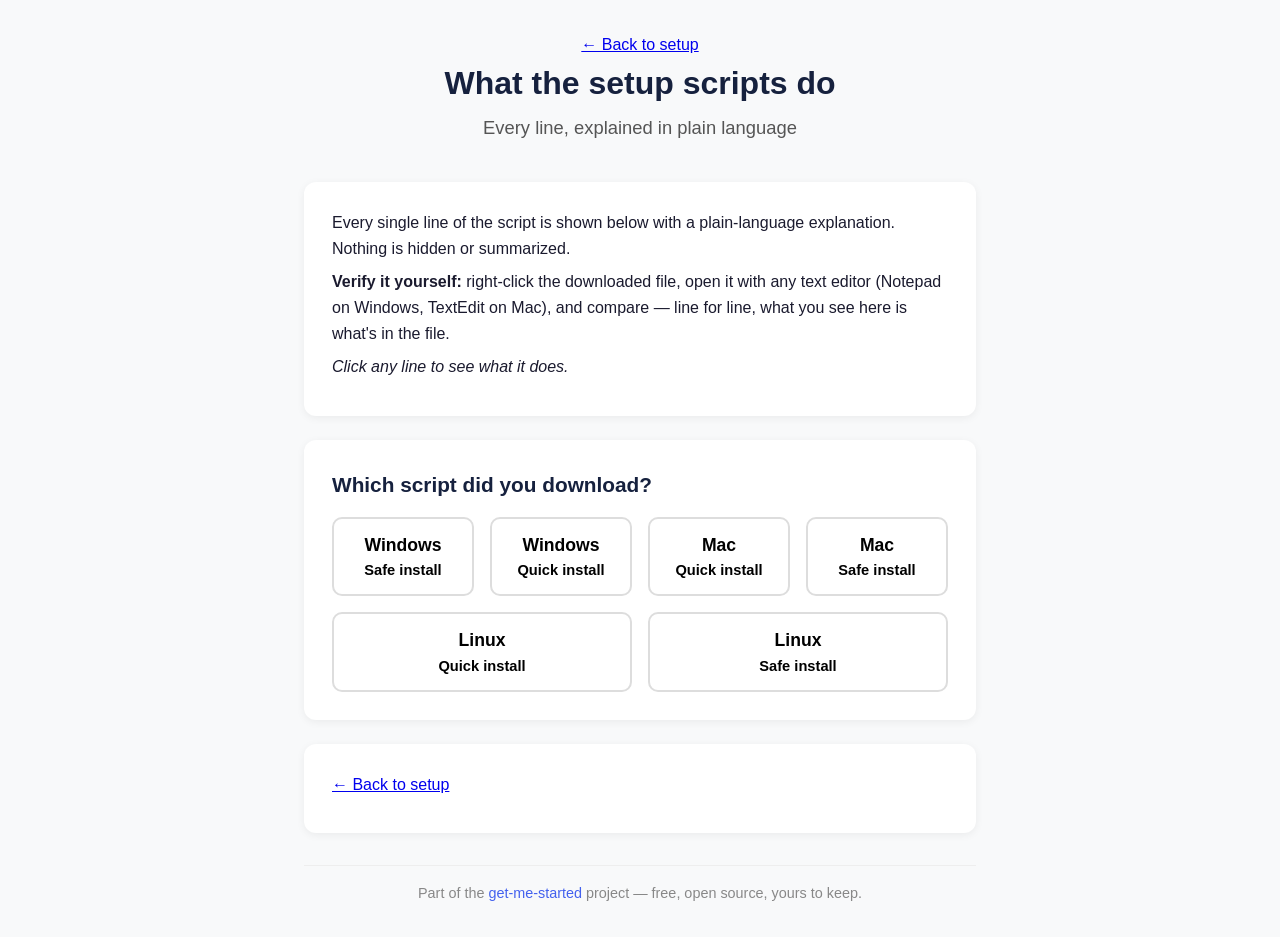
==== docs/explained.html @ 124e2497 "Remove SSH keygen from Docker scripts, add Mac/Linux Docker explainers Docker scripts (mac-docker, l" ====
<!DOCTYPE html>
<html lang="en">
<head>
  <meta charset="UTF-8">
  <meta name="viewport" content="width=device-width, initial-scale=1.0">
  <title>What the setup scripts do — Get Me Started</title>
  <link rel="icon" href="favicon.svg" type="image/svg+xml">
  <link rel="stylesheet" href="style.css">
  <link rel="stylesheet" href="code-viewer.css">
</head>
<body>
  <header>
    <p><a href="index.html">&larr; Back to setup</a></p>
    <h1>What the setup scripts do</h1>
    <p class="subtitle">Every line, explained in plain language</p>
  </header>

  <main>
    <section class="step">
      <p>Every single line of the script is shown below with a plain-language explanation. Nothing is hidden or summarized.</p>
      <p><strong>Verify it yourself:</strong> right-click the downloaded file, open it with any text editor (Notepad on Windows, TextEdit on Mac), and compare — line for line, what you see here is what's in the file.</p>
      <p><em>Click any line to see what it does.</em></p>
    </section>

    <section class="step">
      <h2>Which script did you download?</h2>
      <div class="os-buttons">
        <button class="os-btn" onclick="showExplain('win-safe')">Windows<br><small>Safe install</small></button>
        <button class="os-btn" onclick="showExplain('win-quick')">Windows<br><small>Quick install</small></button>
        <button class="os-btn" onclick="showExplain('mac')">Mac<br><small>Quick install</small></button>
        <button class="os-btn" onclick="showExplain('mac-docker')">Mac<br><small>Safe install</small></button>
        <button class="os-btn" onclick="showExplain('linux')">Linux<br><small>Quick install</small></button>
        <button class="os-btn" onclick="showExplain('linux-docker')">Linux<br><small>Safe install</small></button>
      </div>
    </section>

    <!-- ===================== WINDOWS SAFE ===================== -->
    <section id="explain-win-safe" class="step explanation-section hidden">
      <h2>setup-windows.ps1 — Safe install</h2>
      <div class="code-viewer">
        <div class="code-viewer-header">setup-windows.ps1 — 136 lines</div>
        <div class="code-viewer-body">
          <div class="cv-section">Header comments (lines 1-12)</div>
          <div class="cv-line" data-tip="Lines starting with # are comments. They're notes for humans — your computer ignores them completely. These explain what the script does before it does anything.">
            <span class="cv-ln">1</span><span class="cv-code"><span class="cmt"># get-me-started: Windows setup helper (Safe install)</span></span><span class="cv-hint-icon">?</span>
            <div class="cv-explain"></div>
          </div>
          <div class="cv-line" data-tip="More comments explaining what the 3 steps are: install Docker, download agent-sandbox, create a folder. Nothing runs yet — these are just notes.">
            <span class="cv-ln">2-12</span><span class="cv-code"><span class="cmt"># This script does 3 things:
#   1. Installs Docker Desktop ...
#   2. Downloads agent-sandbox.exe ...
#   3. Creates a Projects folder ...
# HOW TO RUN: Right-click this file > "Run with PowerShell"</span></span><span class="cv-hint-icon">?</span>
            <div class="cv-explain"></div>
          </div>

          <div class="cv-section">Allow this script to run (line 17)</div>
          <div class="cv-line" data-tip="PowerShell blocks scripts by default as a safety measure. This tells PowerShell: 'allow THIS script to run, just this one time, just in this window.' It doesn't change any system settings permanently.">
            <span class="cv-ln">17</span><span class="cv-code"><span class="cmd">Set-ExecutionPolicy</span> -Scope Process -ExecutionPolicy Bypass -Force</span><span class="cv-hint-icon">?</span>
            <div class="cv-explain"></div>
          </div>

          <div class="cv-section">Welcome message (lines 19-31)</div>
          <div class="cv-line" data-tip="Write-Host prints text on your screen. These lines display the welcome banner and explain what's about to happen. -ForegroundColor changes the text color (Cyan = light blue, Yellow = warning color). This is just informational — nothing is installed yet.">
            <span class="cv-ln">19-31</span><span class="cv-code"><span class="cmd">Write-Host</span> <span class="str">"========================================"</span> -ForegroundColor Cyan
<span class="cmd">Write-Host</span> <span class="str">"  Get Me Started - Windows Safe Setup"</span> -ForegroundColor Cyan
<span class="cmd">Write-Host</span> <span class="str">"This sets up an isolated coding environment..."</span>
<span class="cmd">Write-Host</span> <span class="str">"Note: Windows may ask 'Do you want to allow...'"</span> -ForegroundColor Yellow</span><span class="cv-hint-icon">?</span>
            <div class="cv-explain"></div>
          </div>

          <div class="cv-section">Check for winget (lines 33-46)</div>
          <div class="cv-line" data-tip="Checks if 'winget' is available on your computer. winget is Windows' built-in app installer — like an app store from the command line. It comes pre-installed on Windows 10 (version 1809+) and Windows 11. If it's missing, your Windows may need an update.">
            <span class="cv-ln">37</span><span class="cv-code">$hasWinget = <span class="cmd">Get-Command</span> winget -ErrorAction SilentlyContinue</span><span class="cv-hint-icon">?</span>
            <div class="cv-explain"></div>
          </div>
          <div class="cv-line" data-tip="If winget wasn't found, show an error message and stop. The script can't install anything without winget. 'exit 1' means 'stop the script because something went wrong.'">
            <span class="cv-ln">38-46</span><span class="cv-code"><span class="kw">if</span> (-not $hasWinget) {
    <span class="cmd">Write-Host</span> <span class="str">"[!] winget not found."</span> -ForegroundColor Red
    <span class="cmd">Write-Host</span> <span class="str">"Please update Windows or install 'App Installer'..."</span>
    <span class="kw">exit</span> 1
}</span><span class="cv-hint-icon">?</span>
            <div class="cv-explain"></div>
          </div>

          <div class="cv-section">Step 1: Install Docker Desktop (lines 48-69)</div>
          <div class="cv-line" data-tip="Checks if Docker is already installed by looking for the 'docker' command. If it exists, it shows the version and skips to the next step. Nothing gets reinstalled.">
            <span class="cv-ln">55</span><span class="cv-code">$hasDocker = <span class="cmd">Get-Command</span> docker -ErrorAction SilentlyContinue</span><span class="cv-hint-icon">?</span>
            <div class="cv-explain"></div>
          </div>
          <div class="cv-line" data-tip="If Docker isn't installed, this line installs it using winget. Docker Desktop creates isolated 'containers' — like a mini computer inside your computer. Your AI coding tool runs inside one. --accept-source-agreements and --accept-package-agreements skip the 'do you agree?' prompts so you don't have to click through them. This is the biggest download (~500 MB).">
            <span class="cv-ln">62</span><span class="cv-code">    <span class="cmd">winget install</span> --id Docker.DockerDesktop --accept-source-agreements --accept-package-agreements</span><span class="cv-hint-icon">?</span>
            <div class="cv-explain"></div>
          </div>
          <div class="cv-line" data-tip="After installing Docker, these lines warn you that a restart might be needed. Docker needs a one-time restart to fully activate. If you re-run this script after restarting, it will skip Docker (already installed) and continue with the next step.">
            <span class="cv-ln">65-67</span><span class="cv-code">    <span class="cmd">Write-Host</span> <span class="str">"IMPORTANT: You may need to restart..."</span> -ForegroundColor Yellow
    <span class="cmd">Write-Host</span> <span class="str">"After restarting, run this script again..."</span> -ForegroundColor Yellow</span><span class="cv-hint-icon">?</span>
            <div class="cv-explain"></div>
          </div>

          <div class="cv-section">Step 2: Download agent-sandbox (lines 71-93)</div>
          <div class="cv-line" data-tip="Sets the download destination to your Downloads folder. $env:USERPROFILE is your home folder (like C:\\Users\\YourName). So this file ends up at C:\\Users\\YourName\\Downloads\\agent-sandbox.exe.">
            <span class="cv-ln">78</span><span class="cv-code">$sandboxExe = <span class="str">"$env:USERPROFILE\Downloads\agent-sandbox.exe"</span></span><span class="cv-hint-icon">?</span>
            <div class="cv-explain"></div>
          </div>
          <div class="cv-line" data-tip="Checks if agent-sandbox.exe was already downloaded. If the file exists, it skips the download.">
            <span class="cv-ln">79</span><span class="cv-code"><span class="kw">if</span> (Test-Path $sandboxExe) {</span><span class="cv-hint-icon">?</span>
            <div class="cv-explain"></div>
          </div>
          <div class="cv-line" data-tip="Downloads agent-sandbox.exe from GitHub. GitHub is where developers share open-source code. This downloads the latest version of the app. Invoke-WebRequest is PowerShell's way of downloading a file from the internet — similar to clicking a download link in your browser.">
            <span class="cv-ln">85</span><span class="cv-code">    <span class="cmd">Invoke-WebRequest</span> -Uri $downloadUrl -OutFile $sandboxExe -UseBasicParsing</span><span class="cv-hint-icon">?</span>
            <div class="cv-explain"></div>
          </div>
          <div class="cv-line" data-tip="If the download fails (bad internet, server down, etc.), these lines show an error and give you the URL to download manually in your browser. The script continues — this isn't a fatal error.">
            <span class="cv-ln">87-91</span><span class="cv-code">    <span class="kw">catch</span> {
        <span class="cmd">Write-Host</span> <span class="str">"Download failed. You can download it manually..."</span>
    }</span><span class="cv-hint-icon">?</span>
            <div class="cv-explain"></div>
          </div>

          <div class="cv-section">Step 3: Create Projects folder (lines 95-106)</div>
          <div class="cv-line" data-tip="Checks if C:\\Projects already exists. If it does, nothing happens — the script just tells you it's there.">
            <span class="cv-ln">100</span><span class="cv-code"><span class="kw">if</span> (Test-Path $projectsPath) {</span><span class="cv-hint-icon">?</span>
            <div class="cv-explain"></div>
          </div>
          <div class="cv-line" data-tip="Creates the folder C:\\Projects. This is just a regular folder — you can see it in File Explorer. It's where your website files will live. '| Out-Null' just hides the confirmation message that PowerShell normally prints.">
            <span class="cv-ln">103</span><span class="cv-code">    <span class="cmd">New-Item</span> -ItemType Directory -Path $projectsPath | Out-Null</span><span class="cv-hint-icon">?</span>
            <div class="cv-explain"></div>
          </div>

          <div class="cv-section">Done + next steps (lines 108-136)</div>
          <div class="cv-line" data-tip="Checks one more time if Docker is available. If it still isn't (because a restart is needed), it reminds you to restart. If it is, this check passes silently.">
            <span class="cv-ln">115-120</span><span class="cv-code">$hasDockerNow = <span class="cmd">Get-Command</span> docker -ErrorAction SilentlyContinue
<span class="kw">if</span> (-not $hasDockerNow) {
    <span class="cmd">Write-Host</span> <span class="str">"NOTE: You may need to RESTART..."</span> -ForegroundColor Yellow
}</span><span class="cv-hint-icon">?</span>
            <div class="cv-explain"></div>
          </div>
          <div class="cv-line" data-tip="Shows you the next steps: open agent-sandbox.exe, pick a template, and start building. Then waits for you to press Enter before closing the window.">
            <span class="cv-ln">122-135</span><span class="cv-code"><span class="cmd">Write-Host</span> <span class="str">"Next steps:"</span> -ForegroundColor Cyan
<span class="cmd">Write-Host</span> <span class="str">"  1. Open agent-sandbox.exe from your Downloads folder"</span>
<span class="cmd">Write-Host</span> <span class="str">"  2. Pick a template and choose C:\Projects as your folder"</span>
<span class="cmd">Write-Host</span> <span class="str">"  3. The AI coding tool opens automatically"</span>
<span class="cmd">Read-Host</span></span><span class="cv-hint-icon">?</span>
            <div class="cv-explain"></div>
          </div>
        </div>
      </div>
    </section>

    <!-- ===================== WINDOWS QUICK ===================== -->
    <section id="explain-win-quick" class="step explanation-section hidden">
      <h2>setup-windows-direct.ps1 — Quick install</h2>
      <div class="code-viewer">
        <div class="code-viewer-header">setup-windows-direct.ps1 — 91 lines</div>
        <div class="code-viewer-body">
          <div class="cv-section">Header + allow script to run (lines 1-11)</div>
          <div class="cv-line" data-tip="Comments (lines starting with #) are notes for humans — your computer ignores them. They explain this is the quick install that puts Node.js and OpenCode directly on your computer.">
            <span class="cv-ln">1-8</span><span class="cv-code"><span class="cmt"># get-me-started: Windows direct setup helper (Quick install)
# This script installs Node.js and OpenCode directly on your computer.
# HOW TO RUN: Right-click this file > "Run with PowerShell"</span></span><span class="cv-hint-icon">?</span>
            <div class="cv-explain"></div>
          </div>
          <div class="cv-line" data-tip="Allows this script to run in the current PowerShell window. PowerShell blocks scripts by default for safety. This only affects this one window, this one time.">
            <span class="cv-ln">11</span><span class="cv-code"><span class="cmd">Set-ExecutionPolicy</span> -Scope Process -ExecutionPolicy Bypass -Force</span><span class="cv-hint-icon">?</span>
            <div class="cv-explain"></div>
          </div>

          <div class="cv-section">Welcome message (lines 13-24)</div>
          <div class="cv-line" data-tip="Write-Host prints text on your screen. These lines show the title banner and explain that Windows may ask permission. -ForegroundColor sets the text color. Nothing is installed yet — this is just information.">
            <span class="cv-ln">13-24</span><span class="cv-code"><span class="cmd">Write-Host</span> <span class="str">"  Get Me Started - Windows Quick Setup"</span> -ForegroundColor Cyan
<span class="cmd">Write-Host</span> <span class="str">"This will install Node.js and OpenCode..."</span>
<span class="cmd">Write-Host</span> <span class="str">"Note: Windows may ask 'Do you want to allow...'"</span> -ForegroundColor Yellow</span><span class="cv-hint-icon">?</span>
            <div class="cv-explain"></div>
          </div>

          <div class="cv-section">Check for winget (lines 26-36)</div>
          <div class="cv-line" data-tip="Checks if winget (Windows' built-in app installer) exists. If not, shows an error and stops. Without winget, we can't install anything.">
            <span class="cv-ln">27-36</span><span class="cv-code">$hasWinget = <span class="cmd">Get-Command</span> winget -ErrorAction SilentlyContinue
<span class="kw">if</span> (-not $hasWinget) { ... <span class="kw">exit</span> 1 }</span><span class="cv-hint-icon">?</span>
            <div class="cv-explain"></div>
          </div>

          <div class="cv-section">Step 1: Install Node.js (lines 38-51)</div>
          <div class="cv-line" data-tip="Checks if Node.js is already installed. If it is, shows the version and skips to the next step.">
            <span class="cv-ln">40</span><span class="cv-code">$hasNode = <span class="cmd">Get-Command</span> node -ErrorAction SilentlyContinue</span><span class="cv-hint-icon">?</span>
            <div class="cv-explain"></div>
          </div>
          <div class="cv-line" data-tip="Installs Node.js LTS (Long Term Support = the stable version) using winget. Node.js is the engine that runs website code on your computer. It's free, used by millions of developers (Netflix, Uber, NASA).">
            <span class="cv-ln">46</span><span class="cv-code">    <span class="cmd">winget install</span> --id OpenJS.NodeJS.LTS --accept-source-agreements --accept-package-agreements</span><span class="cv-hint-icon">?</span>
            <div class="cv-explain"></div>
          </div>
          <div class="cv-line" data-tip="After installing Node.js, this refreshes the list of available commands. Without this, PowerShell might not find 'node' or 'npm' until you close and reopen the window. This saves you that step.">
            <span class="cv-ln">48</span><span class="cv-code">    $env:Path = [System.Environment]::GetEnvironmentVariable(<span class="str">"Path"</span>,<span class="str">"Machine"</span>) + <span class="str">";"</span> + [System.Environment]::GetEnvironmentVariable(<span class="str">"Path"</span>,<span class="str">"User"</span>)</span><span class="cv-hint-icon">?</span>
            <div class="cv-explain"></div>
          </div>

          <div class="cv-section">Step 2: Install OpenCode (lines 53-65)</div>
          <div class="cv-line" data-tip="Checks if OpenCode is already installed. If it is, skips this step.">
            <span class="cv-ln">55</span><span class="cv-code">$hasOpenCode = <span class="cmd">Get-Command</span> opencode -ErrorAction SilentlyContinue</span><span class="cv-hint-icon">?</span>
            <div class="cv-explain"></div>
          </div>
          <div class="cv-line" data-tip="Installs OpenCode using npm (Node.js's package manager, which was just installed). '-g' means 'install it so it works from anywhere on the computer.' OpenCode is the free AI coding assistant — you describe what you want in plain words, it writes the code.">
            <span class="cv-ln">62</span><span class="cv-code">    <span class="cmd">npm install</span> -g opencode-ai</span><span class="cv-hint-icon">?</span>
            <div class="cv-explain"></div>
          </div>

          <div class="cv-section">Step 3: Create Projects folder (lines 67-76)</div>
          <div class="cv-line" data-tip="Creates C:\\Projects — a regular folder where your website files will live. You can see it in File Explorer. Skipped if it already exists.">
            <span class="cv-ln">73</span><span class="cv-code">    <span class="cmd">New-Item</span> -ItemType Directory -Path $projectsPath | Out-Null</span><span class="cv-hint-icon">?</span>
            <div class="cv-explain"></div>
          </div>

          <div class="cv-section">Done (lines 78-91)</div>
          <div class="cv-line" data-tip="Shows 'All done!' and tells you to go back to your AI chat. Read-Host waits for you to press Enter before closing the window so you can read the message.">
            <span class="cv-ln">78-90</span><span class="cv-code"><span class="cmd">Write-Host</span> <span class="str">"  All done!"</span> -ForegroundColor Green
<span class="cmd">Write-Host</span> <span class="str">"Go back to your AI chat and tell it:"</span>
<span class="cmd">Write-Host</span> <span class="str">'  "The setup is done. What do I do next?"'</span>
<span class="cmd">Read-Host</span></span><span class="cv-hint-icon">?</span>
            <div class="cv-explain"></div>
          </div>
        </div>
      </div>
    </section>

    <!-- ===================== MAC ===================== -->
    <section id="explain-mac" class="step explanation-section hidden">
      <h2>setup-mac.command — Quick install</h2>
      <div class="code-viewer">
        <div class="code-viewer-header">setup-mac.command — 111 lines</div>
        <div class="code-viewer-body">
          <div class="cv-section">Header (lines 1-7)</div>
          <div class="cv-line" data-tip="The first line (#!/bin/bash) tells your Mac to run this file using Bash — a program that executes commands. Lines starting with # are comments (notes for humans). They explain this is the Mac quick install.">
            <span class="cv-ln">1-7</span><span class="cv-code"><span class="cmt">#!/bin/bash
# get-me-started: Mac setup helper (Quick install)
# This script installs Node.js and OpenCode so you can build websites with AI.
# You can open this file in any text editor (like TextEdit) to read
# exactly what it does before running it.</span></span><span class="cv-hint-icon">?</span>
            <div class="cv-explain"></div>
          </div>

          <div class="cv-section">Setup (lines 9-15)</div>
          <div class="cv-line" data-tip="'set -e' tells the script to stop immediately if any command fails, instead of continuing. This prevents a broken install from going unnoticed.">
            <span class="cv-ln">9</span><span class="cv-code"><span class="cmd">set -e</span></span><span class="cv-hint-icon">?</span>
            <div class="cv-explain"></div>
          </div>
          <div class="cv-line" data-tip="These lines define color codes for the text you'll see. BOLD makes text stand out, GREEN means success, YELLOW means 'heads up', RED means error, NC means 'back to normal.' This is just visual styling — nothing is installed.">
            <span class="cv-ln">11-15</span><span class="cv-code">BOLD=<span class="str">'\033[1m'</span>
GREEN=<span class="str">'\033[0;32m'</span>
YELLOW=<span class="str">'\033[0;33m'</span>
RED=<span class="str">'\033[0;31m'</span>
NC=<span class="str">'\033[0m'</span> <span class="cmt"># No Color</span></span><span class="cv-hint-icon">?</span>
            <div class="cv-explain"></div>
          </div>

          <div class="cv-section">Welcome message (lines 17-29)</div>
          <div class="cv-line" data-tip="'echo' prints text on your screen. These lines show the title banner, time estimate, and a note about the password prompt. 'echo -e' enables the color codes defined above. Nothing is installed yet.">
            <span class="cv-ln">17-29</span><span class="cv-code"><span class="cmd">echo</span> -e <span class="str">"  Get Me Started — Mac Setup"</span>
<span class="cmd">echo</span> <span class="str">"This will install the tools you need..."</span>
<span class="cmd">echo</span> -e <span class="str">"Note: This script may ask for your password..."</span>
<span class="cmd">echo</span> <span class="str">"This is your computer's login password..."</span></span><span class="cv-hint-icon">?</span>
            <div class="cv-explain"></div>
          </div>

          <div class="cv-section">Step 1: Developer tools (lines 31-47)</div>
          <div class="cv-line" data-tip="Checks if Apple's developer tools are already installed. 'xcode-select -p' returns the path to the tools if they exist. '&>/dev/null' hides the output — we only care if the command succeeds or fails.">
            <span class="cv-ln">33</span><span class="cv-code"><span class="kw">if</span> xcode-select -p &amp;&gt;/dev/null; <span class="kw">then</span></span><span class="cv-hint-icon">?</span>
            <div class="cv-explain"></div>
          </div>
          <div class="cv-line" data-tip="If the tools aren't installed, this triggers Apple's own installer. A popup from Apple will appear on your screen asking you to install developer tools. This is from Apple, completely safe. The script then waits (checking every 5 seconds) until the installation is complete.">
            <span class="cv-ln">38</span><span class="cv-code">    <span class="cmd">xcode-select --install</span> 2&gt;/dev/null || true</span><span class="cv-hint-icon">?</span>
            <div class="cv-explain"></div>
          </div>
          <div class="cv-line" data-tip="'until' creates a loop that keeps checking if the tools are installed yet, waiting 5 seconds between checks. Once installed, the loop ends and the script continues.">
            <span class="cv-ln">42-44</span><span class="cv-code">    <span class="kw">until</span> xcode-select -p &amp;&gt;/dev/null; <span class="kw">do</span>
        sleep 5
    <span class="kw">done</span></span><span class="cv-hint-icon">?</span>
            <div class="cv-explain"></div>
          </div>

          <div class="cv-section">Step 2: Node.js (lines 49-71)</div>
          <div class="cv-line" data-tip="Checks if Node.js is already installed by looking for the 'node' command. 'command -v' returns the path to a program if it exists. If Node.js is found, shows its version and skips this step.">
            <span class="cv-ln">51</span><span class="cv-code"><span class="kw">if</span> command -v node &amp;&gt;/dev/null; <span class="kw">then</span></span><span class="cv-hint-icon">?</span>
            <div class="cv-explain"></div>
          </div>
          <div class="cv-line" data-tip="Checks if Homebrew (Mac's popular app manager) is installed. If yes, uses it to install Node.js.">
            <span class="cv-ln">56</span><span class="cv-code">    <span class="kw">if</span> command -v brew &amp;&gt;/dev/null; <span class="kw">then</span></span><span class="cv-hint-icon">?</span>
            <div class="cv-explain"></div>
          </div>
          <div class="cv-line" data-tip="Installs Node.js using Homebrew. Node.js is the engine that runs website code on your computer during development. It's free, used by millions of developers (Netflix, Uber, NASA all use it).">
            <span class="cv-ln">57</span><span class="cv-code">        <span class="cmd">brew install</span> node</span><span class="cv-hint-icon">?</span>
            <div class="cv-explain"></div>
          </div>
          <div class="cv-line" data-tip="If Homebrew isn't installed, this downloads and installs it first. Homebrew is the standard way to install developer tools on Mac — it's free, open source, and trusted by millions. 'curl' downloads the installer, and 'bash' runs it. This may ask for your password.">
            <span class="cv-ln">60</span><span class="cv-code">        /bin/bash -c <span class="str">"$(curl -fsSL https://raw.githubusercontent.com/Homebrew/install/HEAD/install.sh)"</span></span><span class="cv-hint-icon">?</span>
            <div class="cv-explain"></div>
          </div>
          <div class="cv-line" data-tip="After installing Homebrew, these lines make it available in this session. On newer Macs (M1/M2/M3/M4), Homebrew lives in /opt/homebrew. On older Intel Macs, it's in /usr/local. 'eval' runs the setup command that Homebrew needs.">
            <span class="cv-ln">62-66</span><span class="cv-code">        <span class="kw">if</span> [ -f /opt/homebrew/bin/brew ]; <span class="kw">then</span>
            <span class="cmd">eval</span> <span class="str">"$(/opt/homebrew/bin/brew shellenv)"</span>
        <span class="kw">elif</span> [ -f /usr/local/bin/brew ]; <span class="kw">then</span>
            <span class="cmd">eval</span> <span class="str">"$(/usr/local/bin/brew shellenv)"</span>
        <span class="kw">fi</span></span><span class="cv-hint-icon">?</span>
            <div class="cv-explain"></div>
          </div>

          <div class="cv-section">Step 3: OpenCode (lines 73-86)</div>
          <div class="cv-line" data-tip="Checks if OpenCode is already installed. If yes, skips this step.">
            <span class="cv-ln">75</span><span class="cv-code"><span class="kw">if</span> command -v opencode &amp;&gt;/dev/null; <span class="kw">then</span></span><span class="cv-hint-icon">?</span>
            <div class="cv-explain"></div>
          </div>
          <div class="cv-line" data-tip="Installs OpenCode using Homebrew. OpenCode is the free AI coding assistant — you describe what you want in plain words, and it writes the code for you. 'opencode-ai/tap/opencode' tells Homebrew where to find it (a 'tap' is like a custom app catalog).">
            <span class="cv-ln">80</span><span class="cv-code">        <span class="cmd">brew install</span> opencode-ai/tap/opencode</span><span class="cv-hint-icon">?</span>
            <div class="cv-explain"></div>
          </div>
          <div class="cv-line" data-tip="If Homebrew isn't available, downloads and installs OpenCode directly using curl instead. Same result, different method.">
            <span class="cv-ln">82</span><span class="cv-code">        <span class="cmd">curl -fsSL</span> <span class="str">https://raw.githubusercontent.com/opencode-ai/opencode/refs/heads/main/install</span> | bash</span><span class="cv-hint-icon">?</span>
            <div class="cv-explain"></div>
          </div>

          <div class="cv-section">Step 4: Projects folder (lines 88-96)</div>
          <div class="cv-line" data-tip="Checks if ~/Projects exists. The ~ symbol means your home folder (like /Users/YourName). If the folder already exists, it skips this step.">
            <span class="cv-ln">90</span><span class="cv-code"><span class="kw">if</span> [ -d <span class="str">"$HOME/Projects"</span> ]; <span class="kw">then</span></span><span class="cv-hint-icon">?</span>
            <div class="cv-explain"></div>
          </div>
          <div class="cv-line" data-tip="Creates the Projects folder. 'mkdir' means 'make directory' (directory = folder). '-p' means 'don't complain if it already exists.' This is where your website files will live. You can find it in Finder under your home folder.">
            <span class="cv-ln">93</span><span class="cv-code">    <span class="cmd">mkdir -p</span> <span class="str">"$HOME/Projects"</span></span><span class="cv-hint-icon">?</span>
            <div class="cv-explain"></div>
          </div>

          <div class="cv-section">Done (lines 98-111)</div>
          <div class="cv-line" data-tip="Shows 'All done!' and tells you how to continue — either go back to your AI chat, or open OpenCode directly by running the commands shown. 'read -p' waits for you to press Enter before closing.">
            <span class="cv-ln">98-110</span><span class="cv-code"><span class="cmd">echo</span> -e <span class="str">"  All done!"</span>
<span class="cmd">echo</span> <span class="str">"Go back to your AI chat and tell it:"</span>
<span class="cmd">echo</span> <span class="str">"  The setup is done. What do I do next?"</span>
<span class="cmd">echo</span> <span class="str">"Or open OpenCode directly:"</span>
<span class="cmd">echo</span> <span class="str">"  cd ~/Projects && mkdir my-website && cd my-website && opencode"</span>
<span class="cmd">read</span> -p <span class="str">"Press Enter to close..."</span></span><span class="cv-hint-icon">?</span>
            <div class="cv-explain"></div>
          </div>
        </div>
      </div>
    </section>

    <!-- ===================== LINUX ===================== -->
    <section id="explain-linux" class="step explanation-section hidden">
      <h2>setup-linux.sh — Quick install</h2>
      <div class="code-viewer">
        <div class="code-viewer-header">setup-linux.sh — 98 lines</div>
        <div class="code-viewer-body">
          <div class="cv-section">Header + setup (lines 1-15)</div>
          <div class="cv-line" data-tip="#!/bin/bash tells Linux to run this file using Bash (a command interpreter). Lines starting with # are comments — notes for humans, ignored by the computer.">
            <span class="cv-ln">1-7</span><span class="cv-code"><span class="cmt">#!/bin/bash
# get-me-started: Linux setup helper (Quick install)
# This script installs Node.js and OpenCode so you can build websites with AI.</span></span><span class="cv-hint-icon">?</span>
            <div class="cv-explain"></div>
          </div>
          <div class="cv-line" data-tip="'set -e' stops the script immediately if any command fails. Color codes (BOLD, GREEN, etc.) are for visual styling — making text colored so success shows green, warnings show yellow, etc.">
            <span class="cv-ln">9-15</span><span class="cv-code"><span class="cmd">set -e</span>
BOLD=<span class="str">'\033[1m'</span>  GREEN=<span class="str">'\033[0;32m'</span>  YELLOW=<span class="str">'\033[0;33m'</span>
RED=<span class="str">'\033[0;31m'</span>  NC=<span class="str">'\033[0m'</span></span><span class="cv-hint-icon">?</span>
            <div class="cv-explain"></div>
          </div>

          <div class="cv-section">Welcome message (lines 17-29)</div>
          <div class="cv-line" data-tip="'echo' prints text on your screen. These lines show the title, time estimate, and a note about password prompts. Nothing is installed yet.">
            <span class="cv-ln">17-29</span><span class="cv-code"><span class="cmd">echo</span> -e <span class="str">"  Get Me Started — Linux Setup"</span>
<span class="cmd">echo</span> <span class="str">"This will install the tools you need..."</span>
<span class="cmd">echo</span> <span class="str">"Note: This script may ask for your password..."</span></span><span class="cv-hint-icon">?</span>
            <div class="cv-explain"></div>
          </div>

          <div class="cv-section">Detect package manager (lines 31-48)</div>
          <div class="cv-line" data-tip="Linux comes in many versions (Ubuntu, Fedora, Arch, etc.) and each uses a different program to install software. This checks which one your system has: 'apt' (Ubuntu/Debian), 'dnf' (Fedora/Red Hat), or 'pacman' (Arch). If none are found, the script stops with an error.">
            <span class="cv-ln">32-48</span><span class="cv-code"><span class="kw">if</span> command -v apt &amp;&gt;/dev/null; <span class="kw">then</span>
    PKG_MANAGER=<span class="str">"apt"</span>
<span class="kw">elif</span> command -v dnf &amp;&gt;/dev/null; <span class="kw">then</span>
    PKG_MANAGER=<span class="str">"dnf"</span>
<span class="kw">elif</span> command -v pacman &amp;&gt;/dev/null; <span class="kw">then</span>
    PKG_MANAGER=<span class="str">"pacman"</span>
<span class="kw">else</span>
    <span class="cmd">echo</span> <span class="str">"Could not detect your package manager"</span>
    <span class="kw">exit</span> 1
<span class="kw">fi</span></span><span class="cv-hint-icon">?</span>
            <div class="cv-explain"></div>
          </div>

          <div class="cv-section">Step 1: Node.js via nvm (lines 50-64)</div>
          <div class="cv-line" data-tip="Checks if Node.js is already installed. If it is, shows the version and skips to the next step.">
            <span class="cv-ln">52</span><span class="cv-code"><span class="kw">if</span> command -v node &amp;&gt;/dev/null; <span class="kw">then</span></span><span class="cv-hint-icon">?</span>
            <div class="cv-explain"></div>
          </div>
          <div class="cv-line" data-tip="Downloads and installs nvm (Node Version Manager) — a safe way to install Node.js that doesn't need admin/root access. 'curl -o-' downloads the installer script, and '| bash' runs it.">
            <span class="cv-ln">58</span><span class="cv-code">    <span class="cmd">curl -o-</span> <span class="str">https://raw.githubusercontent.com/nvm-sh/nvm/v0.40.1/install.sh</span> | bash</span><span class="cv-hint-icon">?</span>
            <div class="cv-explain"></div>
          </div>
          <div class="cv-line" data-tip="Loads nvm into the current session so we can use it immediately. Without this line, you'd have to close and reopen the terminal first.">
            <span class="cv-ln">60</span><span class="cv-code">    [ -s <span class="str">"$NVM_DIR/nvm.sh"</span> ] &amp;&amp; . <span class="str">"$NVM_DIR/nvm.sh"</span></span><span class="cv-hint-icon">?</span>
            <div class="cv-explain"></div>
          </div>
          <div class="cv-line" data-tip="Installs the latest LTS (Long Term Support = stable) version of Node.js using nvm. Node.js is the engine that runs website code on your computer.">
            <span class="cv-ln">61</span><span class="cv-code">    <span class="cmd">nvm install</span> --lts</span><span class="cv-hint-icon">?</span>
            <div class="cv-explain"></div>
          </div>

          <div class="cv-section">Step 2: OpenCode (lines 66-75)</div>
          <div class="cv-line" data-tip="Checks if OpenCode is already installed. If yes, skips this step.">
            <span class="cv-ln">68</span><span class="cv-code"><span class="kw">if</span> command -v opencode &amp;&gt;/dev/null; <span class="kw">then</span></span><span class="cv-hint-icon">?</span>
            <div class="cv-explain"></div>
          </div>
          <div class="cv-line" data-tip="Downloads and installs OpenCode. 'curl -fsSL' downloads the installer silently (-s = silent, -f = fail on errors, -L = follow redirects). '| bash' runs the downloaded script. OpenCode is the free AI that writes code for you.">
            <span class="cv-ln">72</span><span class="cv-code">    <span class="cmd">curl -fsSL</span> <span class="str">https://raw.githubusercontent.com/opencode-ai/opencode/refs/heads/main/install</span> | bash</span><span class="cv-hint-icon">?</span>
            <div class="cv-explain"></div>
          </div>

          <div class="cv-section">Step 3: Projects folder (lines 77-85)</div>
          <div class="cv-line" data-tip="Checks if ~/Projects exists (~ means your home folder). If it does, skips this step.">
            <span class="cv-ln">79</span><span class="cv-code"><span class="kw">if</span> [ -d <span class="str">"$HOME/Projects"</span> ]; <span class="kw">then</span></span><span class="cv-hint-icon">?</span>
            <div class="cv-explain"></div>
          </div>
          <div class="cv-line" data-tip="Creates the Projects folder. 'mkdir -p' means 'make this folder, and don't complain if it already exists.' This is where your website files will live.">
            <span class="cv-ln">82</span><span class="cv-code">    <span class="cmd">mkdir -p</span> <span class="str">"$HOME/Projects"</span></span><span class="cv-hint-icon">?</span>
            <div class="cv-explain"></div>
          </div>

          <div class="cv-section">Done (lines 87-98)</div>
          <div class="cv-line" data-tip="Shows 'All done!' and tells you how to continue — either go back to your AI chat, or start OpenCode directly with the commands shown.">
            <span class="cv-ln">87-98</span><span class="cv-code"><span class="cmd">echo</span> -e <span class="str">"  All done!"</span>
<span class="cmd">echo</span> <span class="str">"Go back to your AI chat and tell it:"</span>
<span class="cmd">echo</span> <span class="str">"  The setup is done. What do I do next?"</span>
<span class="cmd">echo</span> <span class="str">"Or open OpenCode directly:"</span>
<span class="cmd">echo</span> <span class="str">"  cd ~/Projects && mkdir my-website && cd my-website && opencode"</span></span><span class="cv-hint-icon">?</span>
            <div class="cv-explain"></div>
          </div>
        </div>
      </div>
    </section>

    <!-- ===================== MAC DOCKER ===================== -->
    <section id="explain-mac-docker" class="step explanation-section hidden">
      <h2>setup-mac-docker.command — Safe install</h2>
      <div class="code-viewer">
        <div class="code-viewer-header">setup-mac-docker.command</div>
        <div class="code-viewer-body">
          <div class="cv-section">Header + setup (lines 1-16)</div>
          <div class="cv-line" data-tip="#!/bin/bash tells your Mac to run this file using Bash. Lines starting with # are comments — notes for humans. These explain this is the safe install using Docker. 'set -e' stops the script if anything fails. The color code lines (BOLD, GREEN, etc.) are for visual styling only.">
            <span class="cv-ln">1-16</span><span class="cv-code"><span class="cmt">#!/bin/bash
# get-me-started: Mac SAFE setup (Docker + agent-sandbox)
# Everything runs inside Docker — nothing gets installed on your system.</span>
<span class="cmd">set -e</span>
BOLD=<span class="str">'\033[1m'</span>  GREEN=<span class="str">'\033[0;32m'</span> ...</span><span class="cv-hint-icon">?</span>
            <div class="cv-explain"></div>
          </div>

          <div class="cv-section">Welcome message (lines 17-31)</div>
          <div class="cv-line" data-tip="'echo' prints text on your screen. These lines show the title banner, explain this sets up an isolated environment, and warn that your password may be needed. Nothing is installed yet.">
            <span class="cv-ln">17-31</span><span class="cv-code"><span class="cmd">echo</span> -e <span class="str">"  Get Me Started — Mac Safe Setup"</span>
<span class="cmd">echo</span> <span class="str">"This will set up an isolated coding environment..."</span>
<span class="cmd">echo</span> <span class="str">"Note: This script may ask for your password..."</span></span><span class="cv-hint-icon">?</span>
            <div class="cv-explain"></div>
          </div>

          <div class="cv-section">Step 1: Developer tools (lines 32-51)</div>
          <div class="cv-line" data-tip="Checks if Apple's developer tools are already installed. These include Git, which is needed to download agent-sandbox later. If not installed, triggers Apple's own installer popup.">
            <span class="cv-ln">37</span><span class="cv-code"><span class="kw">if</span> xcode-select -p &amp;&gt;/dev/null; <span class="kw">then</span></span><span class="cv-hint-icon">?</span>
            <div class="cv-explain"></div>
          </div>
          <div class="cv-line" data-tip="Triggers Apple's developer tools installer. A popup from Apple appears — completely safe. The script then waits (checking every 5 seconds) until the installation finishes.">
            <span class="cv-ln">42-47</span><span class="cv-code">    <span class="cmd">xcode-select --install</span>
    <span class="kw">until</span> xcode-select -p &amp;&gt;/dev/null; <span class="kw">do</span>
        sleep 5
    <span class="kw">done</span></span><span class="cv-hint-icon">?</span>
            <div class="cv-explain"></div>
          </div>

          <div class="cv-section">Step 2: Docker Desktop (lines 52-98)</div>
          <div class="cv-line" data-tip="Checks if Docker is already installed. Docker creates isolated 'containers' where your AI tools run — nothing touches the rest of your system.">
            <span class="cv-ln">57</span><span class="cv-code"><span class="kw">if</span> command -v docker &amp;&gt;/dev/null; <span class="kw">then</span></span><span class="cv-hint-icon">?</span>
            <div class="cv-explain"></div>
          </div>
          <div class="cv-line" data-tip="If Docker isn't installed, shows instructions and opens the Docker download page in your browser. You install Docker Desktop manually (drag to Applications), then come back to the script.">
            <span class="cv-ln">62-73</span><span class="cv-code">    <span class="cmd">echo</span> <span class="str">"Please install Docker Desktop:"</span>
    <span class="cmd">echo</span> <span class="str">"1. Go to https://www.docker.com/products/docker-desktop/"</span>
    <span class="cmd">open</span> <span class="str">"https://www.docker.com/products/docker-desktop/"</span></span><span class="cv-hint-icon">?</span>
            <div class="cv-explain"></div>
          </div>
          <div class="cv-line" data-tip="Checks if Docker is running (installed but not started). If not, opens Docker Desktop and waits up to 2 minutes for it to start. The whale icon in your menu bar stops animating when Docker is ready.">
            <span class="cv-ln">83-97</span><span class="cv-code"><span class="kw">if</span> ! docker info &amp;&gt;/dev/null 2&gt;&amp;1; <span class="kw">then</span>
    <span class="cmd">open</span> -a <span class="str">"Docker"</span>
    <span class="kw">for</span> i <span class="kw">in</span> $(seq 1 60); <span class="kw">do</span>
        <span class="kw">if</span> docker info &amp;&gt;/dev/null; <span class="kw">then break; fi</span>
        sleep 2
    <span class="kw">done</span></span><span class="cv-hint-icon">?</span>
            <div class="cv-explain"></div>
          </div>

          <div class="cv-section">Step 3: Projects folder (lines 100-110)</div>
          <div class="cv-line" data-tip="Creates ~/Projects — a regular folder where your website files will live. Skipped if it already exists.">
            <span class="cv-ln">108</span><span class="cv-code">    <span class="cmd">mkdir -p</span> <span class="str">"$PROJECTS_DIR"</span></span><span class="cv-hint-icon">?</span>
            <div class="cv-explain"></div>
          </div>

          <div class="cv-section">Step 4: Download agent-sandbox (lines 112-120)</div>
          <div class="cv-line" data-tip="Uses Git (installed in Step 1) to download agent-sandbox from GitHub. agent-sandbox sets up your AI coding environment inside Docker with ready-made templates. Skipped if already downloaded.">
            <span class="cv-ln">117</span><span class="cv-code">    <span class="cmd">git clone</span> <span class="str">https://github.com/jdeworks/agent-sandbox.git</span> <span class="str">"$SANDBOX_DIR"</span></span><span class="cv-hint-icon">?</span>
            <div class="cv-explain"></div>
          </div>

          <div class="cv-section">Done (lines 122-134)</div>
          <div class="cv-line" data-tip="Shows 'All done!' and tells you how to continue — go back to your AI chat or start the sandbox directly with the commands shown.">
            <span class="cv-ln">122-134</span><span class="cv-code"><span class="cmd">echo</span> -e <span class="str">"  All done!"</span>
<span class="cmd">echo</span> <span class="str">"Go back to your AI chat and tell it:"</span>
<span class="cmd">echo</span> <span class="str">"  The setup is done. What do I do next?"</span>
<span class="cmd">echo</span> <span class="str">"Or start the sandbox directly:"</span>
<span class="cmd">echo</span> <span class="str">"  cd ~/Projects && mkdir my-website && cd my-website && sandbox-me"</span></span><span class="cv-hint-icon">?</span>
            <div class="cv-explain"></div>
          </div>
        </div>
      </div>
    </section>

    <!-- ===================== LINUX DOCKER ===================== -->
    <section id="explain-linux-docker" class="step explanation-section hidden">
      <h2>setup-linux-docker.sh — Safe install</h2>
      <div class="code-viewer">
        <div class="code-viewer-header">setup-linux-docker.sh</div>
        <div class="code-viewer-body">
          <div class="cv-section">Header + setup (lines 1-15)</div>
          <div class="cv-line" data-tip="#!/bin/bash tells Linux to run this with Bash. Comments explain this is the safe install. 'set -e' stops on errors. Color codes are for visual styling.">
            <span class="cv-ln">1-15</span><span class="cv-code"><span class="cmt">#!/bin/bash
# get-me-started: Linux SAFE setup (Docker + agent-sandbox)</span>
<span class="cmd">set -e</span>
BOLD=<span class="str">'\033[1m'</span> ...</span><span class="cv-hint-icon">?</span>
            <div class="cv-explain"></div>
          </div>

          <div class="cv-section">Welcome + detect package manager (lines 17-48)</div>
          <div class="cv-line" data-tip="Shows the title and password warning. Then detects which package manager your Linux uses (apt for Ubuntu/Debian, dnf for Fedora, pacman for Arch). This determines how software gets installed.">
            <span class="cv-ln">17-48</span><span class="cv-code"><span class="cmd">echo</span> <span class="str">"Get Me Started — Linux Safe Setup"</span>
<span class="kw">if</span> command -v apt; <span class="kw">then</span> PKG=<span class="str">"apt"</span>
<span class="kw">elif</span> command -v dnf; <span class="kw">then</span> PKG=<span class="str">"dnf"</span>
<span class="kw">elif</span> command -v pacman; <span class="kw">then</span> PKG=<span class="str">"pacman"</span>
<span class="kw">else</span> <span class="cmd">exit</span> 1 <span class="kw">fi</span></span><span class="cv-hint-icon">?</span>
            <div class="cv-explain"></div>
          </div>

          <div class="cv-section">Step 1: Install Git (lines 50-63)</div>
          <div class="cv-line" data-tip="Checks if Git is installed. If not, installs it using your system's package manager. Git is needed to download agent-sandbox in Step 4. May ask for your password.">
            <span class="cv-ln">55-63</span><span class="cv-code"><span class="kw">if</span> command -v git &amp;&gt;/dev/null; <span class="kw">then</span>
    <span class="cmd">echo</span> <span class="str">"Git already installed"</span>
<span class="kw">else</span>
    $PKG_INSTALL git
<span class="kw">fi</span></span><span class="cv-hint-icon">?</span>
            <div class="cv-explain"></div>
          </div>

          <div class="cv-section">Step 2: Install Docker (lines 65-98)</div>
          <div class="cv-line" data-tip="Checks if Docker is installed. If not, downloads and runs Docker's official install script. Then adds your user to the 'docker' group so you can use Docker without typing 'sudo' every time. You may need to log out and back in for this to take effect.">
            <span class="cv-ln">74-90</span><span class="cv-code"><span class="kw">if</span> command -v docker; <span class="kw">then</span>
    <span class="cmd">echo</span> <span class="str">"Docker already installed"</span>
<span class="kw">else</span>
    <span class="cmd">curl -fsSL</span> <span class="str">https://get.docker.com</span> | $SUDO sh
    $SUDO usermod -aG docker <span class="str">"$USER"</span>
<span class="kw">fi</span></span><span class="cv-hint-icon">?</span>
            <div class="cv-explain"></div>
          </div>

          <div class="cv-section">Step 3: Projects folder (lines 100-110)</div>
          <div class="cv-line" data-tip="Creates ~/Projects folder. Skipped if it already exists.">
            <span class="cv-ln">107</span><span class="cv-code">    <span class="cmd">mkdir -p</span> <span class="str">"$PROJECTS_DIR"</span></span><span class="cv-hint-icon">?</span>
            <div class="cv-explain"></div>
          </div>

          <div class="cv-section">Step 4: Download agent-sandbox (lines 112-120)</div>
          <div class="cv-line" data-tip="Uses Git to download agent-sandbox from GitHub. This tool sets up your AI coding environment inside Docker with ready-made templates. Skipped if already downloaded.">
            <span class="cv-ln">119</span><span class="cv-code">    <span class="cmd">git clone</span> <span class="str">https://github.com/jdeworks/agent-sandbox.git</span> <span class="str">"$SANDBOX_DIR"</span></span><span class="cv-hint-icon">?</span>
            <div class="cv-explain"></div>
          </div>

          <div class="cv-section">Done (lines 122-134)</div>
          <div class="cv-line" data-tip="Shows 'All done!' with instructions to continue — either go back to your AI chat or start the sandbox directly.">
            <span class="cv-ln">122-134</span><span class="cv-code"><span class="cmd">echo</span> <span class="str">"All done!"</span>
<span class="cmd">echo</span> <span class="str">"Go back to your AI chat..."</span>
<span class="cmd">echo</span> <span class="str">"Or start the sandbox:"</span>
<span class="cmd">echo</span> <span class="str">"  cd ~/Projects && mkdir my-website && cd my-website && sandbox-me"</span></span><span class="cv-hint-icon">?</span>
            <div class="cv-explain"></div>
          </div>
        </div>
      </div>
    </section>

    <section class="step">
      <p><a href="index.html">&larr; Back to setup</a></p>
    </section>
  </main>

  <footer>
    <p>Part of the <a href="https://github.com/jdeworks/get-me-started">get-me-started</a> project — free, open source, yours to keep.</p>
  </footer>

  <script>
    function showExplain(id) {
      document.querySelectorAll('.explanation-section').forEach(function(el) { el.classList.add('hidden'); });
      var el = document.getElementById('explain-' + id);
      if (el) {
        el.classList.remove('hidden');
        el.scrollIntoView({ behavior: 'smooth', block: 'start' });
      }
    }

    document.addEventListener('DOMContentLoaded', function() {
      // Populate explanation divs from data-tip attributes
      document.querySelectorAll('.cv-line').forEach(function(line) {
        var tip = line.getAttribute('data-tip');
        var explainEl = line.querySelector('.cv-explain');
        if (tip && explainEl) explainEl.textContent = tip;

        line.addEventListener('click', function(e) {
          document.querySelectorAll('.cv-line.open').forEach(function(l) {
            if (l !== line) l.classList.remove('open');
          });
          line.classList.toggle('open');
          e.stopPropagation();
        });
      });

      document.addEventListener('click', function() {
        document.querySelectorAll('.cv-line.open').forEach(function(l) { l.classList.remove('open'); });
      });

      // Auto-open from URL hash
      var hash = window.location.hash.replace('#', '');
      if (hash) showExplain(hash);
    });
  </script>
</body>
</html>
---- docs/style.css ----
/* === Reset & base === */
*, *::before, *::after { box-sizing: border-box; margin: 0; padding: 0; }

body {
  font-family: -apple-system, BlinkMacSystemFont, "Segoe UI", Roboto, Helvetica, Arial, sans-serif;
  line-height: 1.6;
  color: #1a1a2e;
  background: #f8f9fa;
  max-width: 720px;
  margin: 0 auto;
  padding: 2rem 1.5rem;
}

/* === Header === */
header {
  text-align: center;
  margin-bottom: 2.5rem;
}

header h1 {
  font-size: 2rem;
  color: #16213e;
  margin-bottom: 0.25rem;
}

.subtitle {
  font-size: 1.15rem;
  color: #555;
}

/* === Steps === */
.step {
  background: #fff;
  border-radius: 12px;
  padding: 1.75rem;
  margin-bottom: 1.5rem;
  box-shadow: 0 2px 8px rgba(0,0,0,0.06);
}

.step h2 {
  font-size: 1.3rem;
  margin-bottom: 0.75rem;
  color: #16213e;
}

.step h3 {
  font-size: 1.1rem;
  margin: 1.25rem 0 0.75rem;
  color: #333;
}

.step p {
  margin-bottom: 0.5rem;
}

.step ul {
  padding-left: 1.5rem;
  margin-bottom: 0.75rem;
}

.step li {
  margin-bottom: 0.35rem;
}

/* === Hero prompt === */
.hero-prompt {
  border: 2px solid #4361ee;
  background: #f8faff;
}

.prompt-box {
  background: #1a1a2e;
  border-radius: 8px;
  padding: 1rem;
  margin: 0.75rem 0;
  position: relative;
}

.prompt-text {
  font-family: "SF Mono", "Cascadia Code", Consolas, monospace;
  font-size: 0.9rem;
  color: #e0e0e0;
  line-height: 1.6;
  white-space: pre-wrap;
  margin: 0;
}

.prompt-copy {
  position: absolute;
  top: 0.5rem;
  right: 0.5rem;
}

.prompt-buttons {
  display: flex;
  gap: 0.5rem;
  margin: 0.75rem 0;
  flex-wrap: wrap;
}

.open-in-btn {
  flex: 1;
  min-width: 120px;
  padding: 0.65rem 1rem;
  font-size: 0.95rem;
  font-weight: 600;
  border-radius: 8px;
  text-decoration: none;
  text-align: center;
  transition: opacity 0.15s ease;
}

.open-in-btn:hover { opacity: 0.85; }

.open-in-btn.chatgpt {
  background: #10a37f;
  color: #fff;
}

.open-in-btn.claude {
  background: #d97706;
  color: #fff;
}

.open-in-btn.gemini {
  background: #4285f4;
  color: #fff;
}

.or-manual {
  margin-top: 0.75rem;
  font-size: 0.9rem;
  color: #888;
}

.or-manual summary {
  cursor: pointer;
  color: #666;
}

.or-manual p {
  margin-top: 0.35rem;
  color: #888;
}

/* === OS buttons === */
.os-buttons {
  display: flex;
  gap: 1rem;
  margin-top: 1rem;
  flex-wrap: wrap;
}

.os-btn {
  flex: 1;
  min-width: 140px;
  padding: 1rem;
  font-size: 1.1rem;
  font-weight: 600;
  border: 2px solid #ddd;
  border-radius: 10px;
  background: #fff;
  cursor: pointer;
  transition: all 0.15s ease;
  display: flex;
  flex-direction: column;
  align-items: center;
  gap: 0.4rem;
}

.os-btn:hover {
  border-color: #4361ee;
  background: #f0f4ff;
}

.os-btn.selected {
  border-color: #4361ee;
  background: #e8edff;
  color: #4361ee;
}

.os-icon {
  font-size: 2rem;
}

/* === Download box === */
.download-box {
  text-align: center;
  margin: 1.25rem 0;
}

.download-btn {
  display: inline-block;
  padding: 0.9rem 2rem;
  font-size: 1.15rem;
  font-weight: 600;
  color: #fff;
  background: #4361ee;
  border-radius: 8px;
  text-decoration: none;
  transition: background 0.15s ease;
}

.download-btn:hover {
  background: #3a56d4;
}

.file-info {
  display: block;
  margin-top: 0.4rem;
  font-size: 0.85rem;
  color: #888;
}

.explain-link {
  display: block;
  margin-top: 0.35rem;
  font-size: 0.85rem;
  color: #4361ee;
  text-decoration: none;
}

.explain-link:hover {
  text-decoration: underline;
}

/* === Visual steps === */
.visual-steps {
  margin-top: 0.5rem;
}

.visual-step {
  display: flex;
  gap: 1rem;
  margin-bottom: 1.25rem;
  align-items: flex-start;
}

.step-number {
  flex-shrink: 0;
  width: 32px;
  height: 32px;
  background: #4361ee;
  color: #fff;
  border-radius: 50%;
  display: flex;
  align-items: center;
  justify-content: center;
  font-weight: 700;
  font-size: 0.95rem;
  margin-top: 2px;
}

.step-content {
  flex: 1;
}

.step-content p {
  margin-bottom: 0.5rem;
}

.step-content ul {
  margin-bottom: 0.5rem;
}

/* === Screenshot boxes === */
.screenshot-box {
  margin: 0.5rem 0;
  border: 1px solid #e0e0e0;
  border-radius: 8px;
  overflow: hidden;
  background: #fafafa;
}

.screenshot-box img {
  display: block;
  width: 100%;
  height: auto;
}

/* === Code blocks === */
.code-block {
  display: flex;
  align-items: center;
  gap: 0.5rem;
  background: #1a1a2e;
  color: #e0e0e0;
  padding: 0.65rem 1rem;
  border-radius: 6px;
  margin: 0.5rem 0;
  font-family: "SF Mono", "Fira Code", "Cascadia Code", monospace;
  font-size: 0.9rem;
}

.code-block code {
  flex: 1;
  white-space: pre-wrap;
  word-break: break-word;
}

.copy-btn {
  flex-shrink: 0;
  padding: 0.3rem 0.7rem;
  font-size: 0.8rem;
  background: #333;
  color: #ccc;
  border: 1px solid #555;
  border-radius: 4px;
  cursor: pointer;
  transition: all 0.15s ease;
}

.copy-btn:hover {
  background: #444;
  color: #fff;
}

.copy-btn.copied {
  background: #2d6a4f;
  border-color: #2d6a4f;
  color: #fff;
}

/* === Footer === */
footer {
  text-align: center;
  margin-top: 2rem;
  padding-top: 1rem;
  border-top: 1px solid #eee;
  color: #888;
  font-size: 0.9rem;
}

footer a {
  color: #4361ee;
  text-decoration: none;
}

footer a:hover {
  text-decoration: underline;
}

/* === Explanation text === */
.explanation {
  font-size: 0.9rem;
  color: #666;
  font-style: italic;
  margin-top: 0.25rem;
}

/* === Option tabs (Windows safe/quick) === */
.option-tabs {
  display: flex;
  gap: 0.5rem;
  margin: 0.75rem 0;
}

.option-tab {
  flex: 1;
  padding: 0.7rem 1rem;
  font-size: 0.95rem;
  font-weight: 600;
  border: 2px solid #ddd;
  border-radius: 8px;
  background: #fff;
  cursor: pointer;
  transition: all 0.15s ease;
}

.option-tab:hover {
  border-color: #4361ee;
  background: #f0f4ff;
}

.option-tab.selected {
  border-color: #4361ee;
  background: #e8edff;
  color: #4361ee;
}

/* === Info note === */
.info-note {
  background: #fff8e1;
  border-left: 4px solid #ffbd2e;
  padding: 0.75rem 1rem;
  margin: 0.75rem 0;
  border-radius: 0 6px 6px 0;
  font-size: 0.95rem;
}

/* === Explanation steps === */
.explain-step {
  border-left: 3px solid #e0e0e0;
  padding: 0.75rem 0 0.75rem 1rem;
  margin-bottom: 1rem;
}

.explain-step.result {
  border-left-color: #28c840;
}

.explain-step h3 {
  margin-bottom: 0.4rem;
}

.explain-what {
  margin-bottom: 0.35rem;
}

.explain-why {
  color: #555;
  font-size: 0.95rem;
  margin-bottom: 0.25rem;
}

.explain-skip {
  font-size: 0.9rem;
  color: #888;
  font-style: italic;
}

/* === Journey steps === */
.journey {
  margin: 1rem 0;
}

.journey-step {
  display: flex;
  gap: 0.75rem;
  padding: 0.75rem 0;
  border-left: 2px solid #e0e0e0;
  margin-left: 14px;
  padding-left: 1.25rem;
  position: relative;
}

.journey-step.current {
  border-left-color: #4361ee;
}

.journey-marker {
  position: absolute;
  left: -14px;
  font-size: 1.25rem;
  background: #fff;
  padding: 2px 0;
}

.journey-content {
  display: flex;
  flex-direction: column;
  gap: 0.15rem;
}

.journey-content strong {
  font-size: 1.05rem;
}

.journey-content span {
  font-size: 0.9rem;
  color: #666;
}

.journey-tool {
  font-size: 0.85rem !important;
  color: #999 !important;
}

.journey-tool a {
  color: #4361ee;
  text-decoration: none;
}

.journey-tool a:hover {
  text-decoration: underline;
}

.journey-step.optional {
  opacity: 0.85;
}

.badge-optional {
  display: inline-block;
  font-size: 0.7rem;
  font-weight: 600;
  color: #666;
  background: #f0f0f0;
  border: 1px solid #ddd;
  border-radius: 4px;
  padding: 1px 6px;
  vertical-align: middle;
  margin-left: 4px;
  text-transform: uppercase;
  letter-spacing: 0.5px;
}

/* === Script source (details/summary) === */
.script-source {
  margin-top: 1.25rem;
  border: 1px solid #e0e0e0;
  border-radius: 8px;
  overflow: hidden;
}

.script-source summary {
  padding: 0.75rem 1rem;
  font-weight: 600;
  font-size: 0.95rem;
  cursor: pointer;
  background: #f8f9fa;
  color: #333;
  list-style: none;
}

.script-source summary::-webkit-details-marker { display: none; }
.script-source summary::before {
  content: "\\25B6  ";
  font-size: 0.7rem;
  transition: transform 0.2s ease;
  display: inline-block;
}
.script-source[open] summary::before {
  transform: rotate(90deg);
}

.script-source pre {
  margin: 0;
  padding: 1rem;
  background: #1a1a2e;
  overflow-x: auto;
}

.script-source code {
  font-family: "SF Mono", "Cascadia Code", "Fira Code", Consolas, monospace;
  font-size: 0.85rem;
  line-height: 1.7;
  color: #ccc;
  white-space: pre;
}

.script-source p {
  padding: 0.5rem 1rem 0;
  font-size: 0.9rem;
  color: #666;
}

/* === Safety callout === */
.safety-callout {
  background: #f0f7ff;
  border: 1px solid #c5ddf5;
  border-radius: 8px;
  padding: 0.75rem 1rem;
  margin: 1rem 0;
  font-size: 0.95rem;
  text-align: center;
}

.safety-callout a {
  color: #4361ee;
  font-weight: 600;
  text-decoration: none;
}

.safety-callout a:hover {
  text-decoration: underline;
}

/* === Inline term tooltips === */
.term {
  text-decoration-line: underline;
  text-decoration-style: dotted;
  text-decoration-color: #999;
  text-underline-offset: 3px;
  cursor: help;
  position: relative;
  display: inline;
}

.term .tip {
  position: absolute;
  left: 0;
  top: 100%;
  z-index: 10;
  width: 300px;
  max-width: 90vw;
  background: #f0f4ff;
  border: 1px solid #c5ddf5;
  border-left: 3px solid #4361ee;
  border-radius: 0 8px 8px 8px;
  padding: 0;
  font-size: 0.88rem;
  color: #444;
  font-style: normal;
  line-height: 1.5;
  box-shadow: 0 4px 12px rgba(0,0,0,0.1);
  pointer-events: none;
  opacity: 0;
  transform: translateY(-4px);
  transition: opacity 0.2s ease, transform 0.2s ease;
  overflow: hidden;
  max-height: 0;
}

.term:hover .tip,
.term.open .tip {
  opacity: 1;
  transform: translateY(4px);
  padding: 0.6rem 0.75rem;
  pointer-events: auto;
  max-height: 200px;
}

/* === Experience level selector === */
.level-selector {
  display: flex;
  gap: 0.5rem;
  margin: 1rem 0;
  flex-wrap: wrap;
}

.level-btn {
  flex: 1;
  min-width: 150px;
  padding: 0.75rem 0.5rem;
  font-size: 0.95rem;
  border: 2px solid #e0e0e0;
  border-radius: 10px;
  background: #fff;
  cursor: pointer;
  text-align: center;
  transition: all 0.15s ease;
}

.level-btn:hover {
  border-color: #4361ee;
  background: #f8faff;
}

.level-btn.selected {
  border-color: #4361ee;
  background: #e8edff;
}

.level-btn small {
  display: block;
  margin-top: 0.2rem;
  font-size: 0.8rem;
  color: #888;
}

.level-btn.selected small {
  color: #4361ee;
}

/* Content visibility for experience levels */
.for-guided { display: block; }
.for-standard, .for-express { display: none; }

body.level-standard .for-guided { display: none; }
body.level-standard .for-standard { display: block; }

body.level-express .for-guided { display: none; }
body.level-express .for-standard { display: none; }
body.level-express .for-express { display: block; }

/* === Next-step options === */
.next-option {
  border: 1px solid #e0e0e0;
  border-radius: 8px;
  padding: 1rem 1.25rem;
  margin-bottom: 0.75rem;
}

.next-option h3 {
  font-size: 1rem;
  margin-bottom: 0.5rem;
}

/* === Utility === */
.hidden {
  display: none !important;
}

/* === Responsive === */
@media (max-width: 500px) {
  body { padding: 1rem; }
  header h1 { font-size: 1.6rem; }
  .os-buttons { flex-direction: column; }
  .os-btn { min-width: unset; }
  .visual-step { flex-direction: column; gap: 0.5rem; }
  .step-number { width: 28px; height: 28px; font-size: 0.85rem; }
}
---- docs/code-viewer.css ----
/* Code viewer — full-width code with hover/click explanations */
.code-viewer {
  border: 1px solid #d0d0d0;
  border-radius: 8px;
  overflow: hidden;
  margin: 1rem 0;
}

.code-viewer-header {
  display: flex;
  align-items: center;
  gap: 0.5rem;
  padding: 0.5rem 0.75rem;
  background: #f6f8fa;
  border-bottom: 1px solid #d0d0d0;
  font-family: -apple-system, "Segoe UI", sans-serif;
  font-size: 0.85rem;
  color: #555;
}

.code-viewer-body {
  background: #151b28;
  padding: 0;
  overflow-x: auto;
}

/* Section headers within code */
.cv-section {
  display: block;
  padding: 0.5rem 0.75rem 0.2rem;
  font-family: -apple-system, "Segoe UI", sans-serif;
  font-weight: 600;
  color: #7c8aff;
  font-size: 0.75rem;
  text-transform: uppercase;
  letter-spacing: 0.5px;
  background: #1a1a2e;
  border-top: 1px solid #2d3748;
}

.cv-section:first-child { border-top: none; }

/* Each code line */
.cv-line {
  display: flex;
  align-items: flex-start;
  border-bottom: 1px solid #1e293b;
  cursor: help;
  position: relative;
}

.cv-line:last-child { border-bottom: none; }

.cv-line:hover {
  background: rgba(67, 97, 238, 0.08);
}

.cv-line:hover .cv-hint-icon {
  opacity: 1;
}

/* Line number */
.cv-ln {
  flex-shrink: 0;
  width: 36px;
  padding: 0.35rem 0.5rem;
  text-align: right;
  color: #4a5568;
  background: #0f1219;
  font-family: "SF Mono", "Cascadia Code", Consolas, monospace;
  font-size: 0.8rem;
  user-select: none;
  border-right: 1px solid #1e293b;
}

/* Code content */
.cv-code {
  flex: 1;
  padding: 0.35rem 0.75rem;
  font-family: "SF Mono", "Cascadia Code", Consolas, monospace;
  font-size: 0.85rem;
  color: #e0e0e0;
  white-space: pre;
  line-height: 1.5;
  min-width: 0;
}

/* Hint icon (? bubble) */
.cv-hint-icon {
  flex-shrink: 0;
  padding: 0.35rem 0.5rem;
  color: #4361ee;
  font-size: 0.75rem;
  opacity: 0.3;
  transition: opacity 0.15s ease;
  user-select: none;
}

/* Syntax coloring */
.cv-code .kw { color: #569cd6; }
.cv-code .cmd { color: #dcdcaa; }
.cv-code .str { color: #ce9178; }
.cv-code .cmt { color: #6a9955; font-style: italic; }

/* Explanation callout — appears below the line on hover/click */
.cv-explain {
  display: block;
  max-height: 0;
  overflow: hidden;
  transition: max-height 0.25s ease, padding 0.25s ease, opacity 0.2s ease;
  opacity: 0;
  background: #f0f4ff;
  border-left: 3px solid #4361ee;
  margin: 0 0.5rem;
  border-radius: 0 0 6px 6px;
  font-family: -apple-system, "Segoe UI", sans-serif;
  font-size: 0.85rem;
  color: #333;
  line-height: 1.5;
}

.cv-line.open .cv-explain {
  max-height: 120px;
  padding: 0.5rem 0.75rem;
  margin-bottom: 0.25rem;
  opacity: 1;
}

.cv-explain .skip {
  display: block;
  font-size: 0.8rem;
  color: #888;
  font-style: italic;
  margin-top: 0.15rem;
}

/* Script source toggle (details/summary) */
.script-source {
  margin-top: 1.25rem;
  border: 1px solid #e0e0e0;
  border-radius: 8px;
  overflow: hidden;
}

.script-source summary {
  padding: 0.75rem 1rem;
  font-weight: 600;
  font-size: 0.95rem;
  cursor: pointer;
  background: #f8f9fa;
  color: #333;
}

.script-source summary::marker {
  content: "";
}

.script-source summary::-webkit-details-marker {
  display: none;
}

.script-source summary::before {
  content: "+ ";
  font-weight: 700;
  color: #4361ee;
}

.script-source[open] summary::before {
  content: "- ";
}

.script-source > p {
  padding: 0.5rem 1rem 0;
  font-size: 0.9rem;
  color: #666;
  margin: 0;
}
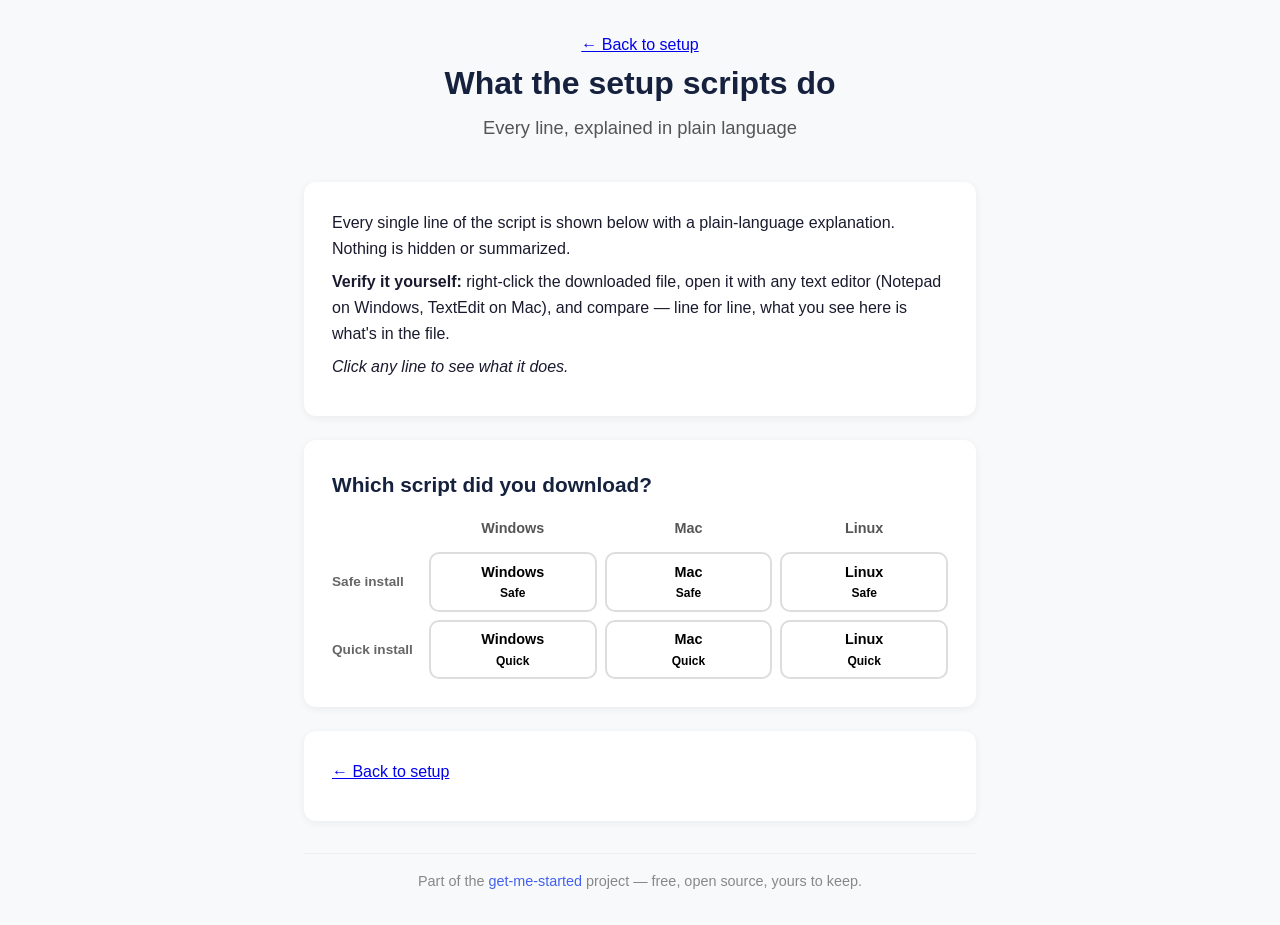
==== commit 4dc30665: "3x2 grid for script selector, fix code-viewer wrapping Explained page script selector: restructured " ====
--- a/docs/explained.html
+++ b/docs/explained.html
@@ -24,13 +24,19 @@
 
     <section class="step">
       <h2>Which script did you download?</h2>
-      <div class="os-buttons">
-        <button class="os-btn" onclick="showExplain('win-safe')">Windows<br><small>Safe install</small></button>
-        <button class="os-btn" onclick="showExplain('win-quick')">Windows<br><small>Quick install</small></button>
-        <button class="os-btn" onclick="showExplain('mac')">Mac<br><small>Quick install</small></button>
-        <button class="os-btn" onclick="showExplain('mac-docker')">Mac<br><small>Safe install</small></button>
-        <button class="os-btn" onclick="showExplain('linux')">Linux<br><small>Quick install</small></button>
-        <button class="os-btn" onclick="showExplain('linux-docker')">Linux<br><small>Safe install</small></button>
+      <div class="script-grid">
+        <div class="script-grid-header"></div>
+        <div class="script-grid-header">Windows</div>
+        <div class="script-grid-header">Mac</div>
+        <div class="script-grid-header">Linux</div>
+        <div class="script-grid-label">Safe install</div>
+        <button class="os-btn" onclick="showExplain('win-safe')">Windows<br><small>Safe</small></button>
+        <button class="os-btn" onclick="showExplain('mac-docker')">Mac<br><small>Safe</small></button>
+        <button class="os-btn" onclick="showExplain('linux-docker')">Linux<br><small>Safe</small></button>
+        <div class="script-grid-label">Quick install</div>
+        <button class="os-btn" onclick="showExplain('win-quick')">Windows<br><small>Quick</small></button>
+        <button class="os-btn" onclick="showExplain('mac')">Mac<br><small>Quick</small></button>
+        <button class="os-btn" onclick="showExplain('linux')">Linux<br><small>Quick</small></button>
       </div>
     </section>
 
--- a/docs/style.css
+++ b/docs/style.css
@@ -141,6 +141,46 @@
 .or-manual p {
   margin-top: 0.35rem;
   color: #888;
+}
+
+/* === Script selector grid (3x2 + labels) === */
+.script-grid {
+  display: grid;
+  grid-template-columns: auto 1fr 1fr 1fr;
+  gap: 0.5rem;
+  margin-top: 1rem;
+  align-items: center;
+}
+
+.script-grid-header {
+  font-weight: 600;
+  font-size: 0.9rem;
+  color: #555;
+  text-align: center;
+  padding-bottom: 0.25rem;
+}
+
+.script-grid-label {
+  font-size: 0.85rem;
+  font-weight: 600;
+  color: #666;
+  padding-right: 0.5rem;
+  white-space: nowrap;
+}
+
+.script-grid .os-btn {
+  min-width: unset;
+  padding: 0.6rem 0.5rem;
+  font-size: 0.9rem;
+}
+
+@media (max-width: 500px) {
+  .script-grid {
+    grid-template-columns: auto 1fr 1fr 1fr;
+    gap: 0.35rem;
+  }
+  .script-grid .os-btn { font-size: 0.8rem; padding: 0.5rem 0.3rem; }
+  .script-grid-label { font-size: 0.75rem; }
 }
 
 /* === OS buttons === */
--- a/docs/code-viewer.css
+++ b/docs/code-viewer.css
@@ -21,7 +21,7 @@
 .code-viewer-body {
   background: #151b28;
   padding: 0;
-  overflow-x: auto;
+  overflow-x: hidden;
 }
 
 /* Section headers within code */
@@ -78,11 +78,13 @@
   flex: 1;
   padding: 0.35rem 0.75rem;
   font-family: "SF Mono", "Cascadia Code", Consolas, monospace;
-  font-size: 0.85rem;
+  font-size: 0.82rem;
   color: #e0e0e0;
-  white-space: pre;
+  white-space: pre-wrap;
+  overflow-wrap: anywhere;
   line-height: 1.5;
   min-width: 0;
+  max-width: calc(100% - 60px);
 }
 
 /* Hint icon (? bubble) */
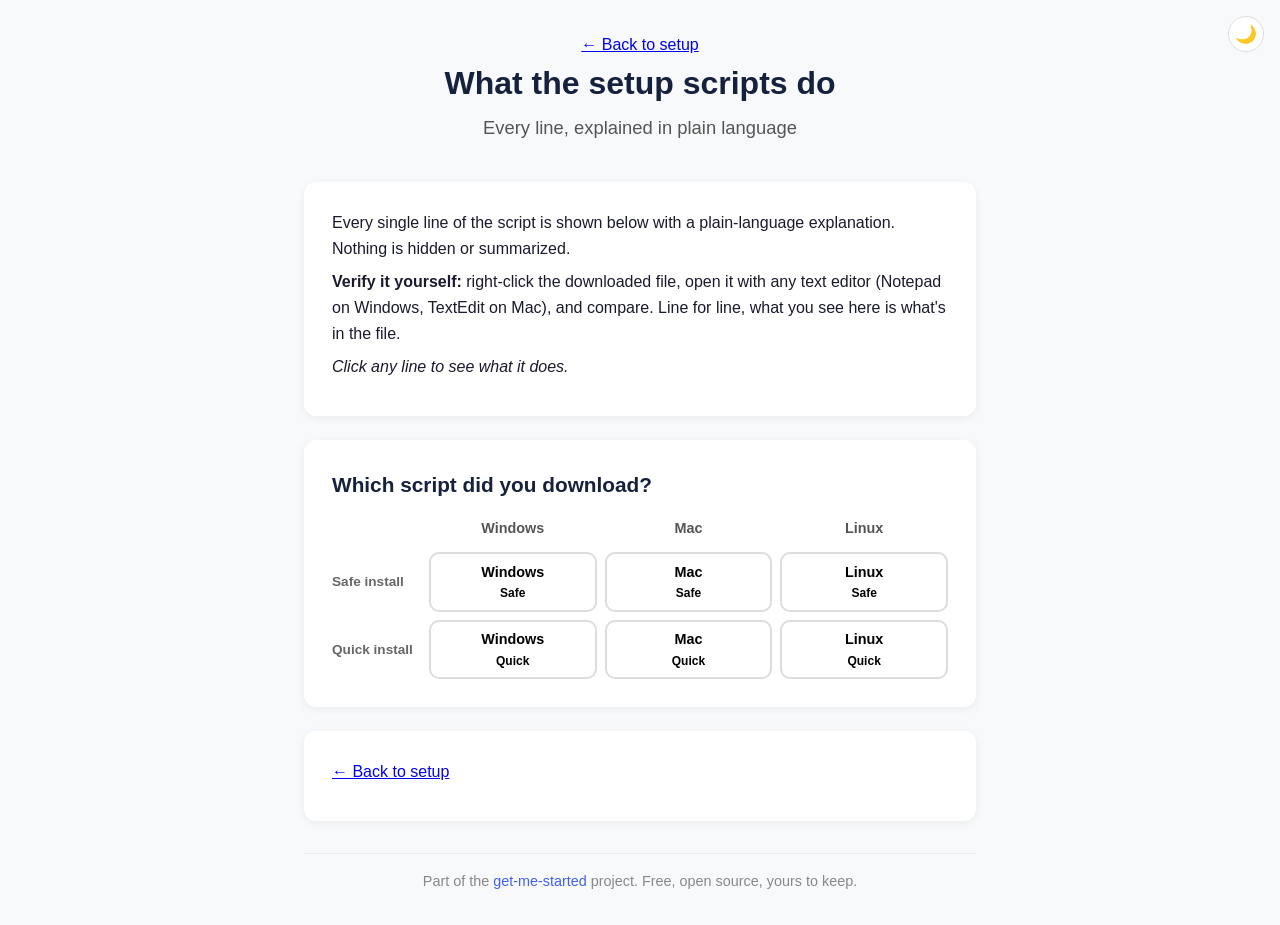
==== commit 0a008595: "Remove all em dashes, add dark mode, fix GitHub SSH setup Em dashes: removed all 222 occurrences acr" ====
--- a/docs/explained.html
+++ b/docs/explained.html
@@ -3,12 +3,13 @@
 <head>
   <meta charset="UTF-8">
   <meta name="viewport" content="width=device-width, initial-scale=1.0">
-  <title>What the setup scripts do — Get Me Started</title>
+  <title>What the setup scripts do - Get Me Started</title>
   <link rel="icon" href="favicon.svg" type="image/svg+xml">
   <link rel="stylesheet" href="style.css">
   <link rel="stylesheet" href="code-viewer.css">
 </head>
 <body>
+  <button class="theme-toggle" onclick="toggleTheme()" title="Toggle dark/light mode" id="theme-btn">&#x1F319;</button>
   <header>
     <p><a href="index.html">&larr; Back to setup</a></p>
     <h1>What the setup scripts do</h1>
@@ -18,7 +19,7 @@
   <main>
     <section class="step">
       <p>Every single line of the script is shown below with a plain-language explanation. Nothing is hidden or summarized.</p>
-      <p><strong>Verify it yourself:</strong> right-click the downloaded file, open it with any text editor (Notepad on Windows, TextEdit on Mac), and compare — line for line, what you see here is what's in the file.</p>
+      <p><strong>Verify it yourself:</strong> right-click the downloaded file, open it with any text editor (Notepad on Windows, TextEdit on Mac), and compare. Line for line, what you see here is what's in the file.</p>
       <p><em>Click any line to see what it does.</em></p>
     </section>
 
@@ -42,16 +43,16 @@
 
     <!-- ===================== WINDOWS SAFE ===================== -->
     <section id="explain-win-safe" class="step explanation-section hidden">
-      <h2>setup-windows.ps1 — Safe install</h2>
+      <h2>setup-windows.ps1: Safe install</h2>
       <div class="code-viewer">
-        <div class="code-viewer-header">setup-windows.ps1 — 136 lines</div>
+        <div class="code-viewer-header">setup-windows.ps1, 136 lines</div>
         <div class="code-viewer-body">
           <div class="cv-section">Header comments (lines 1-12)</div>
-          <div class="cv-line" data-tip="Lines starting with # are comments. They're notes for humans — your computer ignores them completely. These explain what the script does before it does anything.">
+          <div class="cv-line" data-tip="Lines starting with # are comments. They're notes for humans. Your computer ignores them completely. These explain what the script does before it does anything.">
             <span class="cv-ln">1</span><span class="cv-code"><span class="cmt"># get-me-started: Windows setup helper (Safe install)</span></span><span class="cv-hint-icon">?</span>
             <div class="cv-explain"></div>
           </div>
-          <div class="cv-line" data-tip="More comments explaining what the 3 steps are: install Docker, download agent-sandbox, create a folder. Nothing runs yet — these are just notes.">
+          <div class="cv-line" data-tip="More comments explaining what the 3 steps are: install Docker, download agent-sandbox, create a folder. Nothing runs yet. These are just notes.">
             <span class="cv-ln">2-12</span><span class="cv-code"><span class="cmt"># This script does 3 things:
 #   1. Installs Docker Desktop ...
 #   2. Downloads agent-sandbox.exe ...
@@ -67,7 +68,7 @@
           </div>
 
           <div class="cv-section">Welcome message (lines 19-31)</div>
-          <div class="cv-line" data-tip="Write-Host prints text on your screen. These lines display the welcome banner and explain what's about to happen. -ForegroundColor changes the text color (Cyan = light blue, Yellow = warning color). This is just informational — nothing is installed yet.">
+          <div class="cv-line" data-tip="Write-Host prints text on your screen. These lines display the welcome banner and explain what's about to happen. -ForegroundColor changes the text color (Cyan = light blue, Yellow = warning color). This is just informational. Nothing is installed yet.">
             <span class="cv-ln">19-31</span><span class="cv-code"><span class="cmd">Write-Host</span> <span class="str">"========================================"</span> -ForegroundColor Cyan
 <span class="cmd">Write-Host</span> <span class="str">"  Get Me Started - Windows Safe Setup"</span> -ForegroundColor Cyan
 <span class="cmd">Write-Host</span> <span class="str">"This sets up an isolated coding environment..."</span>
@@ -76,7 +77,7 @@
           </div>
 
           <div class="cv-section">Check for winget (lines 33-46)</div>
-          <div class="cv-line" data-tip="Checks if 'winget' is available on your computer. winget is Windows' built-in app installer — like an app store from the command line. It comes pre-installed on Windows 10 (version 1809+) and Windows 11. If it's missing, your Windows may need an update.">
+          <div class="cv-line" data-tip="Checks if 'winget' is available on your computer. winget is Windows' built-in app installer, like an app store from the command line. It comes pre-installed on Windows 10 (version 1809+) and Windows 11. If it's missing, your Windows may need an update.">
             <span class="cv-ln">37</span><span class="cv-code">$hasWinget = <span class="cmd">Get-Command</span> winget -ErrorAction SilentlyContinue</span><span class="cv-hint-icon">?</span>
             <div class="cv-explain"></div>
           </div>
@@ -94,7 +95,7 @@
             <span class="cv-ln">55</span><span class="cv-code">$hasDocker = <span class="cmd">Get-Command</span> docker -ErrorAction SilentlyContinue</span><span class="cv-hint-icon">?</span>
             <div class="cv-explain"></div>
           </div>
-          <div class="cv-line" data-tip="If Docker isn't installed, this line installs it using winget. Docker Desktop creates isolated 'containers' — like a mini computer inside your computer. Your AI coding tool runs inside one. --accept-source-agreements and --accept-package-agreements skip the 'do you agree?' prompts so you don't have to click through them. This is the biggest download (~500 MB).">
+          <div class="cv-line" data-tip="If Docker isn't installed, this line installs it using winget. Docker Desktop creates isolated 'containers', like a mini computer inside your computer. Your AI coding tool runs inside one. --accept-source-agreements and --accept-package-agreements skip the 'do you agree?' prompts so you don't have to click through them. This is the biggest download (~500 MB).">
             <span class="cv-ln">62</span><span class="cv-code">    <span class="cmd">winget install</span> --id Docker.DockerDesktop --accept-source-agreements --accept-package-agreements</span><span class="cv-hint-icon">?</span>
             <div class="cv-explain"></div>
           </div>
@@ -113,11 +114,11 @@
             <span class="cv-ln">79</span><span class="cv-code"><span class="kw">if</span> (Test-Path $sandboxExe) {</span><span class="cv-hint-icon">?</span>
             <div class="cv-explain"></div>
           </div>
-          <div class="cv-line" data-tip="Downloads agent-sandbox.exe from GitHub. GitHub is where developers share open-source code. This downloads the latest version of the app. Invoke-WebRequest is PowerShell's way of downloading a file from the internet — similar to clicking a download link in your browser.">
+          <div class="cv-line" data-tip="Downloads agent-sandbox.exe from GitHub. GitHub is where developers share open-source code. This downloads the latest version of the app. Invoke-WebRequest is PowerShell's way of downloading a file from the internet, similar to clicking a download link in your browser.">
             <span class="cv-ln">85</span><span class="cv-code">    <span class="cmd">Invoke-WebRequest</span> -Uri $downloadUrl -OutFile $sandboxExe -UseBasicParsing</span><span class="cv-hint-icon">?</span>
             <div class="cv-explain"></div>
           </div>
-          <div class="cv-line" data-tip="If the download fails (bad internet, server down, etc.), these lines show an error and give you the URL to download manually in your browser. The script continues — this isn't a fatal error.">
+          <div class="cv-line" data-tip="If the download fails (bad internet, server down, etc.), these lines show an error and give you the URL to download manually in your browser. The script continues. This isn't a fatal error.">
             <span class="cv-ln">87-91</span><span class="cv-code">    <span class="kw">catch</span> {
         <span class="cmd">Write-Host</span> <span class="str">"Download failed. You can download it manually..."</span>
     }</span><span class="cv-hint-icon">?</span>
@@ -125,11 +126,11 @@
           </div>
 
           <div class="cv-section">Step 3: Create Projects folder (lines 95-106)</div>
-          <div class="cv-line" data-tip="Checks if C:\\Projects already exists. If it does, nothing happens — the script just tells you it's there.">
+          <div class="cv-line" data-tip="Checks if C:\\Projects already exists. If it does, nothing happens. The script just tells you it's there.">
             <span class="cv-ln">100</span><span class="cv-code"><span class="kw">if</span> (Test-Path $projectsPath) {</span><span class="cv-hint-icon">?</span>
             <div class="cv-explain"></div>
           </div>
-          <div class="cv-line" data-tip="Creates the folder C:\\Projects. This is just a regular folder — you can see it in File Explorer. It's where your website files will live. '| Out-Null' just hides the confirmation message that PowerShell normally prints.">
+          <div class="cv-line" data-tip="Creates the folder C:\\Projects. This is just a regular folder. You can see it in File Explorer. It's where your website files will live. '| Out-Null' just hides the confirmation message that PowerShell normally prints.">
             <span class="cv-ln">103</span><span class="cv-code">    <span class="cmd">New-Item</span> -ItemType Directory -Path $projectsPath | Out-Null</span><span class="cv-hint-icon">?</span>
             <div class="cv-explain"></div>
           </div>
@@ -156,12 +157,12 @@
 
     <!-- ===================== WINDOWS QUICK ===================== -->
     <section id="explain-win-quick" class="step explanation-section hidden">
-      <h2>setup-windows-direct.ps1 — Quick install</h2>
+      <h2>setup-windows-direct.ps1: Quick install</h2>
       <div class="code-viewer">
-        <div class="code-viewer-header">setup-windows-direct.ps1 — 91 lines</div>
+        <div class="code-viewer-header">setup-windows-direct.ps1, 91 lines</div>
         <div class="code-viewer-body">
           <div class="cv-section">Header + allow script to run (lines 1-11)</div>
-          <div class="cv-line" data-tip="Comments (lines starting with #) are notes for humans — your computer ignores them. They explain this is the quick install that puts Node.js and OpenCode directly on your computer.">
+          <div class="cv-line" data-tip="Comments (lines starting with #) are notes for humans. Your computer ignores them. They explain this is the quick install that puts Node.js and OpenCode directly on your computer.">
             <span class="cv-ln">1-8</span><span class="cv-code"><span class="cmt"># get-me-started: Windows direct setup helper (Quick install)
 # This script installs Node.js and OpenCode directly on your computer.
 # HOW TO RUN: Right-click this file > "Run with PowerShell"</span></span><span class="cv-hint-icon">?</span>
@@ -173,7 +174,7 @@
           </div>
 
           <div class="cv-section">Welcome message (lines 13-24)</div>
-          <div class="cv-line" data-tip="Write-Host prints text on your screen. These lines show the title banner and explain that Windows may ask permission. -ForegroundColor sets the text color. Nothing is installed yet — this is just information.">
+          <div class="cv-line" data-tip="Write-Host prints text on your screen. These lines show the title banner and explain that Windows may ask permission. -ForegroundColor sets the text color. Nothing is installed yet. This is just information.">
             <span class="cv-ln">13-24</span><span class="cv-code"><span class="cmd">Write-Host</span> <span class="str">"  Get Me Started - Windows Quick Setup"</span> -ForegroundColor Cyan
 <span class="cmd">Write-Host</span> <span class="str">"This will install Node.js and OpenCode..."</span>
 <span class="cmd">Write-Host</span> <span class="str">"Note: Windows may ask 'Do you want to allow...'"</span> -ForegroundColor Yellow</span><span class="cv-hint-icon">?</span>
@@ -206,13 +207,13 @@
             <span class="cv-ln">55</span><span class="cv-code">$hasOpenCode = <span class="cmd">Get-Command</span> opencode -ErrorAction SilentlyContinue</span><span class="cv-hint-icon">?</span>
             <div class="cv-explain"></div>
           </div>
-          <div class="cv-line" data-tip="Installs OpenCode using npm (Node.js's package manager, which was just installed). '-g' means 'install it so it works from anywhere on the computer.' OpenCode is the free AI coding assistant — you describe what you want in plain words, it writes the code.">
+          <div class="cv-line" data-tip="Installs OpenCode using npm (Node.js's package manager, which was just installed). '-g' means 'install it so it works from anywhere on the computer.' OpenCode is the free AI coding assistant. You describe what you want in plain words, it writes the code.">
             <span class="cv-ln">62</span><span class="cv-code">    <span class="cmd">npm install</span> -g opencode-ai</span><span class="cv-hint-icon">?</span>
             <div class="cv-explain"></div>
           </div>
 
           <div class="cv-section">Step 3: Create Projects folder (lines 67-76)</div>
-          <div class="cv-line" data-tip="Creates C:\\Projects — a regular folder where your website files will live. You can see it in File Explorer. Skipped if it already exists.">
+          <div class="cv-line" data-tip="Creates C:\\Projects, a regular folder where your website files will live. You can see it in File Explorer. Skipped if it already exists.">
             <span class="cv-ln">73</span><span class="cv-code">    <span class="cmd">New-Item</span> -ItemType Directory -Path $projectsPath | Out-Null</span><span class="cv-hint-icon">?</span>
             <div class="cv-explain"></div>
           </div>
@@ -231,12 +232,12 @@
 
     <!-- ===================== MAC ===================== -->
     <section id="explain-mac" class="step explanation-section hidden">
-      <h2>setup-mac.command — Quick install</h2>
+      <h2>setup-mac.command: Quick install</h2>
       <div class="code-viewer">
-        <div class="code-viewer-header">setup-mac.command — 111 lines</div>
+        <div class="code-viewer-header">setup-mac.command, 111 lines</div>
         <div class="code-viewer-body">
           <div class="cv-section">Header (lines 1-7)</div>
-          <div class="cv-line" data-tip="The first line (#!/bin/bash) tells your Mac to run this file using Bash — a program that executes commands. Lines starting with # are comments (notes for humans). They explain this is the Mac quick install.">
+          <div class="cv-line" data-tip="The first line (#!/bin/bash) tells your Mac to run this file using Bash, a program that executes commands. Lines starting with # are comments (notes for humans). They explain this is the Mac quick install.">
             <span class="cv-ln">1-7</span><span class="cv-code"><span class="cmt">#!/bin/bash
 # get-me-started: Mac setup helper (Quick install)
 # This script installs Node.js and OpenCode so you can build websites with AI.
@@ -250,7 +251,7 @@
             <span class="cv-ln">9</span><span class="cv-code"><span class="cmd">set -e</span></span><span class="cv-hint-icon">?</span>
             <div class="cv-explain"></div>
           </div>
-          <div class="cv-line" data-tip="These lines define color codes for the text you'll see. BOLD makes text stand out, GREEN means success, YELLOW means 'heads up', RED means error, NC means 'back to normal.' This is just visual styling — nothing is installed.">
+          <div class="cv-line" data-tip="These lines define color codes for the text you'll see. BOLD makes text stand out, GREEN means success, YELLOW means 'heads up', RED means error, NC means 'back to normal.' This is just visual styling. Nothing is installed.">
             <span class="cv-ln">11-15</span><span class="cv-code">BOLD=<span class="str">'\033[1m'</span>
 GREEN=<span class="str">'\033[0;32m'</span>
 YELLOW=<span class="str">'\033[0;33m'</span>
@@ -261,7 +262,7 @@
 
           <div class="cv-section">Welcome message (lines 17-29)</div>
           <div class="cv-line" data-tip="'echo' prints text on your screen. These lines show the title banner, time estimate, and a note about the password prompt. 'echo -e' enables the color codes defined above. Nothing is installed yet.">
-            <span class="cv-ln">17-29</span><span class="cv-code"><span class="cmd">echo</span> -e <span class="str">"  Get Me Started — Mac Setup"</span>
+            <span class="cv-ln">17-29</span><span class="cv-code"><span class="cmd">echo</span> -e <span class="str">"  Get Me Started - Mac Setup"</span>
 <span class="cmd">echo</span> <span class="str">"This will install the tools you need..."</span>
 <span class="cmd">echo</span> -e <span class="str">"Note: This script may ask for your password..."</span>
 <span class="cmd">echo</span> <span class="str">"This is your computer's login password..."</span></span><span class="cv-hint-icon">?</span>
@@ -269,7 +270,7 @@
           </div>
 
           <div class="cv-section">Step 1: Developer tools (lines 31-47)</div>
-          <div class="cv-line" data-tip="Checks if Apple's developer tools are already installed. 'xcode-select -p' returns the path to the tools if they exist. '&>/dev/null' hides the output — we only care if the command succeeds or fails.">
+          <div class="cv-line" data-tip="Checks if Apple's developer tools are already installed. 'xcode-select -p' returns the path to the tools if they exist. '&>/dev/null' hides the output. We only care if the command succeeds or fails.">
             <span class="cv-ln">33</span><span class="cv-code"><span class="kw">if</span> xcode-select -p &amp;&gt;/dev/null; <span class="kw">then</span></span><span class="cv-hint-icon">?</span>
             <div class="cv-explain"></div>
           </div>
@@ -297,7 +298,7 @@
             <span class="cv-ln">57</span><span class="cv-code">        <span class="cmd">brew install</span> node</span><span class="cv-hint-icon">?</span>
             <div class="cv-explain"></div>
           </div>
-          <div class="cv-line" data-tip="If Homebrew isn't installed, this downloads and installs it first. Homebrew is the standard way to install developer tools on Mac — it's free, open source, and trusted by millions. 'curl' downloads the installer, and 'bash' runs it. This may ask for your password.">
+          <div class="cv-line" data-tip="If Homebrew isn't installed, this downloads and installs it first. Homebrew is the standard way to install developer tools on Mac. It's free, open source, and trusted by millions. 'curl' downloads the installer, and 'bash' runs it. This may ask for your password.">
             <span class="cv-ln">60</span><span class="cv-code">        /bin/bash -c <span class="str">"$(curl -fsSL https://raw.githubusercontent.com/Homebrew/install/HEAD/install.sh)"</span></span><span class="cv-hint-icon">?</span>
             <div class="cv-explain"></div>
           </div>
@@ -315,7 +316,7 @@
             <span class="cv-ln">75</span><span class="cv-code"><span class="kw">if</span> command -v opencode &amp;&gt;/dev/null; <span class="kw">then</span></span><span class="cv-hint-icon">?</span>
             <div class="cv-explain"></div>
           </div>
-          <div class="cv-line" data-tip="Installs OpenCode using Homebrew. OpenCode is the free AI coding assistant — you describe what you want in plain words, and it writes the code for you. 'opencode-ai/tap/opencode' tells Homebrew where to find it (a 'tap' is like a custom app catalog).">
+          <div class="cv-line" data-tip="Installs OpenCode using Homebrew. OpenCode is the free AI coding assistant. You describe what you want in plain words, and it writes the code for you. 'opencode-ai/tap/opencode' tells Homebrew where to find it (a 'tap' is like a custom app catalog).">
             <span class="cv-ln">80</span><span class="cv-code">        <span class="cmd">brew install</span> opencode-ai/tap/opencode</span><span class="cv-hint-icon">?</span>
             <div class="cv-explain"></div>
           </div>
@@ -335,7 +336,7 @@
           </div>
 
           <div class="cv-section">Done (lines 98-111)</div>
-          <div class="cv-line" data-tip="Shows 'All done!' and tells you how to continue — either go back to your AI chat, or open OpenCode directly by running the commands shown. 'read -p' waits for you to press Enter before closing.">
+          <div class="cv-line" data-tip="Shows 'All done!' and tells you how to continue: either go back to your AI chat, or open OpenCode directly by running the commands shown. 'read -p' waits for you to press Enter before closing.">
             <span class="cv-ln">98-110</span><span class="cv-code"><span class="cmd">echo</span> -e <span class="str">"  All done!"</span>
 <span class="cmd">echo</span> <span class="str">"Go back to your AI chat and tell it:"</span>
 <span class="cmd">echo</span> <span class="str">"  The setup is done. What do I do next?"</span>
@@ -350,18 +351,18 @@
 
     <!-- ===================== LINUX ===================== -->
     <section id="explain-linux" class="step explanation-section hidden">
-      <h2>setup-linux.sh — Quick install</h2>
+      <h2>setup-linux.sh: Quick install</h2>
       <div class="code-viewer">
-        <div class="code-viewer-header">setup-linux.sh — 98 lines</div>
+        <div class="code-viewer-header">setup-linux.sh, 98 lines</div>
         <div class="code-viewer-body">
           <div class="cv-section">Header + setup (lines 1-15)</div>
-          <div class="cv-line" data-tip="#!/bin/bash tells Linux to run this file using Bash (a command interpreter). Lines starting with # are comments — notes for humans, ignored by the computer.">
+          <div class="cv-line" data-tip="#!/bin/bash tells Linux to run this file using Bash (a command interpreter). Lines starting with # are comments (notes for humans, ignored by the computer).">
             <span class="cv-ln">1-7</span><span class="cv-code"><span class="cmt">#!/bin/bash
 # get-me-started: Linux setup helper (Quick install)
 # This script installs Node.js and OpenCode so you can build websites with AI.</span></span><span class="cv-hint-icon">?</span>
             <div class="cv-explain"></div>
           </div>
-          <div class="cv-line" data-tip="'set -e' stops the script immediately if any command fails. Color codes (BOLD, GREEN, etc.) are for visual styling — making text colored so success shows green, warnings show yellow, etc.">
+          <div class="cv-line" data-tip="'set -e' stops the script immediately if any command fails. Color codes (BOLD, GREEN, etc.) are for visual styling, making text colored so success shows green, warnings show yellow, etc.">
             <span class="cv-ln">9-15</span><span class="cv-code"><span class="cmd">set -e</span>
 BOLD=<span class="str">'\033[1m'</span>  GREEN=<span class="str">'\033[0;32m'</span>  YELLOW=<span class="str">'\033[0;33m'</span>
 RED=<span class="str">'\033[0;31m'</span>  NC=<span class="str">'\033[0m'</span></span><span class="cv-hint-icon">?</span>
@@ -370,7 +371,7 @@
 
           <div class="cv-section">Welcome message (lines 17-29)</div>
           <div class="cv-line" data-tip="'echo' prints text on your screen. These lines show the title, time estimate, and a note about password prompts. Nothing is installed yet.">
-            <span class="cv-ln">17-29</span><span class="cv-code"><span class="cmd">echo</span> -e <span class="str">"  Get Me Started — Linux Setup"</span>
+            <span class="cv-ln">17-29</span><span class="cv-code"><span class="cmd">echo</span> -e <span class="str">"  Get Me Started - Linux Setup"</span>
 <span class="cmd">echo</span> <span class="str">"This will install the tools you need..."</span>
 <span class="cmd">echo</span> <span class="str">"Note: This script may ask for your password..."</span></span><span class="cv-hint-icon">?</span>
             <div class="cv-explain"></div>
@@ -396,7 +397,7 @@
             <span class="cv-ln">52</span><span class="cv-code"><span class="kw">if</span> command -v node &amp;&gt;/dev/null; <span class="kw">then</span></span><span class="cv-hint-icon">?</span>
             <div class="cv-explain"></div>
           </div>
-          <div class="cv-line" data-tip="Downloads and installs nvm (Node Version Manager) — a safe way to install Node.js that doesn't need admin/root access. 'curl -o-' downloads the installer script, and '| bash' runs it.">
+          <div class="cv-line" data-tip="Downloads and installs nvm (Node Version Manager), a safe way to install Node.js that doesn't need admin/root access. 'curl -o-' downloads the installer script, and '| bash' runs it.">
             <span class="cv-ln">58</span><span class="cv-code">    <span class="cmd">curl -o-</span> <span class="str">https://raw.githubusercontent.com/nvm-sh/nvm/v0.40.1/install.sh</span> | bash</span><span class="cv-hint-icon">?</span>
             <div class="cv-explain"></div>
           </div>
@@ -430,7 +431,7 @@
           </div>
 
           <div class="cv-section">Done (lines 87-98)</div>
-          <div class="cv-line" data-tip="Shows 'All done!' and tells you how to continue — either go back to your AI chat, or start OpenCode directly with the commands shown.">
+          <div class="cv-line" data-tip="Shows 'All done!' and tells you how to continue: either go back to your AI chat, or start OpenCode directly with the commands shown.">
             <span class="cv-ln">87-98</span><span class="cv-code"><span class="cmd">echo</span> -e <span class="str">"  All done!"</span>
 <span class="cmd">echo</span> <span class="str">"Go back to your AI chat and tell it:"</span>
 <span class="cmd">echo</span> <span class="str">"  The setup is done. What do I do next?"</span>
@@ -444,15 +445,15 @@
 
     <!-- ===================== MAC DOCKER ===================== -->
     <section id="explain-mac-docker" class="step explanation-section hidden">
-      <h2>setup-mac-docker.command — Safe install</h2>
+      <h2>setup-mac-docker.command: Safe install</h2>
       <div class="code-viewer">
         <div class="code-viewer-header">setup-mac-docker.command</div>
         <div class="code-viewer-body">
           <div class="cv-section">Header + setup (lines 1-16)</div>
-          <div class="cv-line" data-tip="#!/bin/bash tells your Mac to run this file using Bash. Lines starting with # are comments — notes for humans. These explain this is the safe install using Docker. 'set -e' stops the script if anything fails. The color code lines (BOLD, GREEN, etc.) are for visual styling only.">
+          <div class="cv-line" data-tip="#!/bin/bash tells your Mac to run this file using Bash. Lines starting with # are comments (notes for humans). These explain this is the safe install using Docker. 'set -e' stops the script if anything fails. The color code lines (BOLD, GREEN, etc.) are for visual styling only.">
             <span class="cv-ln">1-16</span><span class="cv-code"><span class="cmt">#!/bin/bash
 # get-me-started: Mac SAFE setup (Docker + agent-sandbox)
-# Everything runs inside Docker — nothing gets installed on your system.</span>
+# Everything runs inside Docker. Nothing gets installed on your system.</span>
 <span class="cmd">set -e</span>
 BOLD=<span class="str">'\033[1m'</span>  GREEN=<span class="str">'\033[0;32m'</span> ...</span><span class="cv-hint-icon">?</span>
             <div class="cv-explain"></div>
@@ -460,7 +461,7 @@
 
           <div class="cv-section">Welcome message (lines 17-31)</div>
           <div class="cv-line" data-tip="'echo' prints text on your screen. These lines show the title banner, explain this sets up an isolated environment, and warn that your password may be needed. Nothing is installed yet.">
-            <span class="cv-ln">17-31</span><span class="cv-code"><span class="cmd">echo</span> -e <span class="str">"  Get Me Started — Mac Safe Setup"</span>
+            <span class="cv-ln">17-31</span><span class="cv-code"><span class="cmd">echo</span> -e <span class="str">"  Get Me Started - Mac Safe Setup"</span>
 <span class="cmd">echo</span> <span class="str">"This will set up an isolated coding environment..."</span>
 <span class="cmd">echo</span> <span class="str">"Note: This script may ask for your password..."</span></span><span class="cv-hint-icon">?</span>
             <div class="cv-explain"></div>
@@ -471,7 +472,7 @@
             <span class="cv-ln">37</span><span class="cv-code"><span class="kw">if</span> xcode-select -p &amp;&gt;/dev/null; <span class="kw">then</span></span><span class="cv-hint-icon">?</span>
             <div class="cv-explain"></div>
           </div>
-          <div class="cv-line" data-tip="Triggers Apple's developer tools installer. A popup from Apple appears — completely safe. The script then waits (checking every 5 seconds) until the installation finishes.">
+          <div class="cv-line" data-tip="Triggers Apple's developer tools installer. A popup from Apple appears. Completely safe. The script then waits (checking every 5 seconds) until the installation finishes.">
             <span class="cv-ln">42-47</span><span class="cv-code">    <span class="cmd">xcode-select --install</span>
     <span class="kw">until</span> xcode-select -p &amp;&gt;/dev/null; <span class="kw">do</span>
         sleep 5
@@ -480,7 +481,7 @@
           </div>
 
           <div class="cv-section">Step 2: Docker Desktop (lines 52-98)</div>
-          <div class="cv-line" data-tip="Checks if Docker is already installed. Docker creates isolated 'containers' where your AI tools run — nothing touches the rest of your system.">
+          <div class="cv-line" data-tip="Checks if Docker is already installed. Docker creates isolated 'containers' where your AI tools run. Nothing touches the rest of your system.">
             <span class="cv-ln">57</span><span class="cv-code"><span class="kw">if</span> command -v docker &amp;&gt;/dev/null; <span class="kw">then</span></span><span class="cv-hint-icon">?</span>
             <div class="cv-explain"></div>
           </div>
@@ -501,7 +502,7 @@
           </div>
 
           <div class="cv-section">Step 3: Projects folder (lines 100-110)</div>
-          <div class="cv-line" data-tip="Creates ~/Projects — a regular folder where your website files will live. Skipped if it already exists.">
+          <div class="cv-line" data-tip="Creates ~/Projects, a regular folder where your website files will live. Skipped if it already exists.">
             <span class="cv-ln">108</span><span class="cv-code">    <span class="cmd">mkdir -p</span> <span class="str">"$PROJECTS_DIR"</span></span><span class="cv-hint-icon">?</span>
             <div class="cv-explain"></div>
           </div>
@@ -513,7 +514,7 @@
           </div>
 
           <div class="cv-section">Done (lines 122-134)</div>
-          <div class="cv-line" data-tip="Shows 'All done!' and tells you how to continue — go back to your AI chat or start the sandbox directly with the commands shown.">
+          <div class="cv-line" data-tip="Shows 'All done!' and tells you how to continue: go back to your AI chat or start the sandbox directly with the commands shown.">
             <span class="cv-ln">122-134</span><span class="cv-code"><span class="cmd">echo</span> -e <span class="str">"  All done!"</span>
 <span class="cmd">echo</span> <span class="str">"Go back to your AI chat and tell it:"</span>
 <span class="cmd">echo</span> <span class="str">"  The setup is done. What do I do next?"</span>
@@ -527,7 +528,7 @@
 
     <!-- ===================== LINUX DOCKER ===================== -->
     <section id="explain-linux-docker" class="step explanation-section hidden">
-      <h2>setup-linux-docker.sh — Safe install</h2>
+      <h2>setup-linux-docker.sh: Safe install</h2>
       <div class="code-viewer">
         <div class="code-viewer-header">setup-linux-docker.sh</div>
         <div class="code-viewer-body">
@@ -542,7 +543,7 @@
 
           <div class="cv-section">Welcome + detect package manager (lines 17-48)</div>
           <div class="cv-line" data-tip="Shows the title and password warning. Then detects which package manager your Linux uses (apt for Ubuntu/Debian, dnf for Fedora, pacman for Arch). This determines how software gets installed.">
-            <span class="cv-ln">17-48</span><span class="cv-code"><span class="cmd">echo</span> <span class="str">"Get Me Started — Linux Safe Setup"</span>
+            <span class="cv-ln">17-48</span><span class="cv-code"><span class="cmd">echo</span> <span class="str">"Get Me Started - Linux Safe Setup"</span>
 <span class="kw">if</span> command -v apt; <span class="kw">then</span> PKG=<span class="str">"apt"</span>
 <span class="kw">elif</span> command -v dnf; <span class="kw">then</span> PKG=<span class="str">"dnf"</span>
 <span class="kw">elif</span> command -v pacman; <span class="kw">then</span> PKG=<span class="str">"pacman"</span>
@@ -584,7 +585,7 @@
           </div>
 
           <div class="cv-section">Done (lines 122-134)</div>
-          <div class="cv-line" data-tip="Shows 'All done!' with instructions to continue — either go back to your AI chat or start the sandbox directly.">
+          <div class="cv-line" data-tip="Shows 'All done!' with instructions to continue: either go back to your AI chat or start the sandbox directly.">
             <span class="cv-ln">122-134</span><span class="cv-code"><span class="cmd">echo</span> <span class="str">"All done!"</span>
 <span class="cmd">echo</span> <span class="str">"Go back to your AI chat..."</span>
 <span class="cmd">echo</span> <span class="str">"Or start the sandbox:"</span>
@@ -601,10 +602,20 @@
   </main>
 
   <footer>
-    <p>Part of the <a href="https://github.com/jdeworks/get-me-started">get-me-started</a> project — free, open source, yours to keep.</p>
+    <p>Part of the <a href="https://github.com/jdeworks/get-me-started">get-me-started</a> project. Free, open source, yours to keep.</p>
   </footer>
 
   <script>
+    // Theme toggle
+    function toggleTheme() {
+      var b = document.body;
+      if (b.classList.contains('dark')) { b.classList.remove('dark'); b.classList.add('light'); localStorage.setItem('gms-theme','light'); }
+      else if (b.classList.contains('light')) { b.classList.remove('light'); b.classList.add('dark'); localStorage.setItem('gms-theme','dark'); }
+      else { var d = matchMedia('(prefers-color-scheme:dark)').matches; b.classList.add(d?'light':'dark'); localStorage.setItem('gms-theme',d?'light':'dark'); }
+      var btn = document.getElementById('theme-btn'); if(btn) btn.textContent = (b.classList.contains('dark')||(!b.classList.contains('light')&&matchMedia('(prefers-color-scheme:dark)').matches))?'\u2600':'\uD83C\uDF19';
+    }
+    (function(){try{var t=localStorage.getItem('gms-theme');if(t)document.body.classList.add(t);}catch(e){}var btn=document.getElementById('theme-btn');if(btn){var d=document.body.classList.contains('dark')||(!document.body.classList.contains('light')&&matchMedia('(prefers-color-scheme:dark)').matches);btn.textContent=d?'\u2600':'\uD83C\uDF19';}})();
+
     function showExplain(id) {
       document.querySelectorAll('.explanation-section').forEach(function(el) { el.classList.add('hidden'); });
       var el = document.getElementById('explain-' + id);
--- a/docs/style.css
+++ b/docs/style.css
@@ -721,6 +721,108 @@
   display: none !important;
 }
 
+/* === Dark mode toggle button === */
+.theme-toggle {
+  position: fixed;
+  top: 1rem;
+  right: 1rem;
+  width: 36px;
+  height: 36px;
+  border: 1px solid #ddd;
+  border-radius: 50%;
+  background: #fff;
+  cursor: pointer;
+  font-size: 1.1rem;
+  display: flex;
+  align-items: center;
+  justify-content: center;
+  z-index: 100;
+  transition: all 0.2s ease;
+}
+
+.theme-toggle:hover { border-color: #4361ee; }
+
+/* === Dark mode === */
+@media (prefers-color-scheme: dark) {
+  :root:not(.light) { color-scheme: dark; }
+  body:not(.light) { background: #111318; color: #e0e0e0; }
+  body:not(.light) .step { background: #1a1d24; box-shadow: 0 2px 8px rgba(0,0,0,0.3); }
+  body:not(.light) .step h2, body:not(.light) .step h3 { color: #e0e0e0; }
+  body:not(.light) header h1 { color: #e0e0e0; }
+  body:not(.light) .subtitle { color: #999; }
+  body:not(.light) .os-btn { background: #1a1d24; border-color: #333; color: #e0e0e0; }
+  body:not(.light) .os-btn:hover { border-color: #4361ee; background: #1e2333; }
+  body:not(.light) .os-btn.selected { border-color: #4361ee; background: #1e2333; color: #7c9aff; }
+  body:not(.light) .option-tab { background: #1a1d24; border-color: #333; color: #e0e0e0; }
+  body:not(.light) .option-tab:hover { border-color: #4361ee; background: #1e2333; }
+  body:not(.light) .option-tab.selected { border-color: #4361ee; background: #1e2333; color: #7c9aff; }
+  body:not(.light) .download-btn { background: #4361ee; }
+  body:not(.light) .info-note { background: #2a2200; border-left-color: #b8860b; }
+  body:not(.light) .safety-callout { background: #111833; border-color: #2a3a6e; }
+  body:not(.light) .code-block { background: #0d0f14; }
+  body:not(.light) .explanation { color: #999; }
+  body:not(.light) .file-info { color: #777; }
+  body:not(.light) .explain-link { color: #7c9aff; }
+  body:not(.light) .screenshot-box { background: #111; border-color: #333; }
+  body:not(.light) footer { border-top-color: #333; color: #666; }
+  body:not(.light) footer a { color: #7c9aff; }
+  body:not(.light) a { color: #7c9aff; }
+  body:not(.light) .term .tip { background: #1e2333; border-color: #2a3a6e; border-left-color: #4361ee; color: #ccc; }
+  body:not(.light) .next-option { border-color: #333; }
+  body:not(.light) .journey-marker { background: #111318; }
+  body:not(.light) .journey-content span { color: #999; }
+  body:not(.light) .badge-optional { background: #2a2a2a; border-color: #444; color: #999; }
+  body:not(.light) .level-btn { background: #1a1d24; border-color: #333; color: #e0e0e0; }
+  body:not(.light) .level-btn:hover { border-color: #4361ee; background: #1e2333; }
+  body:not(.light) .level-btn.selected { border-color: #4361ee; background: #1e2333; }
+  body:not(.light) .level-btn small { color: #777; }
+  body:not(.light) .level-btn.selected small { color: #7c9aff; }
+  body:not(.light) .theme-toggle { background: #1a1d24; border-color: #333; }
+  body:not(.light) .hero-prompt { border-color: #2a3a6e; background: #111833; }
+  body:not(.light) .prompt-text { background: #0d0f14; }
+  body:not(.light) .script-grid-header { color: #999; }
+  body:not(.light) .script-grid-label { color: #999; }
+}
+
+/* Manual dark class (for users who toggle it in light-preferred OS) */
+body.dark { background: #111318; color: #e0e0e0; }
+body.dark .step { background: #1a1d24; box-shadow: 0 2px 8px rgba(0,0,0,0.3); }
+body.dark .step h2, body.dark .step h3 { color: #e0e0e0; }
+body.dark header h1 { color: #e0e0e0; }
+body.dark .subtitle { color: #999; }
+body.dark .os-btn { background: #1a1d24; border-color: #333; color: #e0e0e0; }
+body.dark .os-btn:hover { border-color: #4361ee; background: #1e2333; }
+body.dark .os-btn.selected { border-color: #4361ee; background: #1e2333; color: #7c9aff; }
+body.dark .option-tab { background: #1a1d24; border-color: #333; color: #e0e0e0; }
+body.dark .option-tab:hover { border-color: #4361ee; background: #1e2333; }
+body.dark .option-tab.selected { border-color: #4361ee; background: #1e2333; color: #7c9aff; }
+body.dark .download-btn { background: #4361ee; }
+body.dark .info-note { background: #2a2200; border-left-color: #b8860b; }
+body.dark .safety-callout { background: #111833; border-color: #2a3a6e; }
+body.dark .code-block { background: #0d0f14; }
+body.dark .explanation { color: #999; }
+body.dark .file-info { color: #777; }
+body.dark .explain-link { color: #7c9aff; }
+body.dark .screenshot-box { background: #111; border-color: #333; }
+body.dark footer { border-top-color: #333; color: #666; }
+body.dark footer a { color: #7c9aff; }
+body.dark a { color: #7c9aff; }
+body.dark .term .tip { background: #1e2333; border-color: #2a3a6e; border-left-color: #4361ee; color: #ccc; }
+body.dark .next-option { border-color: #333; }
+body.dark .journey-marker { background: #111318; }
+body.dark .journey-content span { color: #999; }
+body.dark .badge-optional { background: #2a2a2a; border-color: #444; color: #999; }
+body.dark .level-btn { background: #1a1d24; border-color: #333; color: #e0e0e0; }
+body.dark .level-btn:hover { border-color: #4361ee; background: #1e2333; }
+body.dark .level-btn.selected { border-color: #4361ee; background: #1e2333; }
+body.dark .level-btn small { color: #777; }
+body.dark .level-btn.selected small { color: #7c9aff; }
+body.dark .theme-toggle { background: #1a1d24; border-color: #333; }
+body.dark .hero-prompt { border-color: #2a3a6e; background: #111833; }
+body.dark .prompt-text { background: #0d0f14; }
+body.dark .script-grid-header { color: #999; }
+body.dark .script-grid-label { color: #999; }
+
 /* === Responsive === */
 @media (max-width: 500px) {
   body { padding: 1rem; }
--- a/docs/code-viewer.css
+++ b/docs/code-viewer.css
@@ -1,4 +1,4 @@
-/* Code viewer — full-width code with hover/click explanations */
+/* Code viewer: full-width code with hover/click explanations */
 .code-viewer {
   border: 1px solid #d0d0d0;
   border-radius: 8px;
@@ -104,7 +104,7 @@
 .cv-code .str { color: #ce9178; }
 .cv-code .cmt { color: #6a9955; font-style: italic; }
 
-/* Explanation callout — appears below the line on hover/click */
+/* Explanation callout: appears below the line on hover/click */
 .cv-explain {
   display: block;
   max-height: 0;
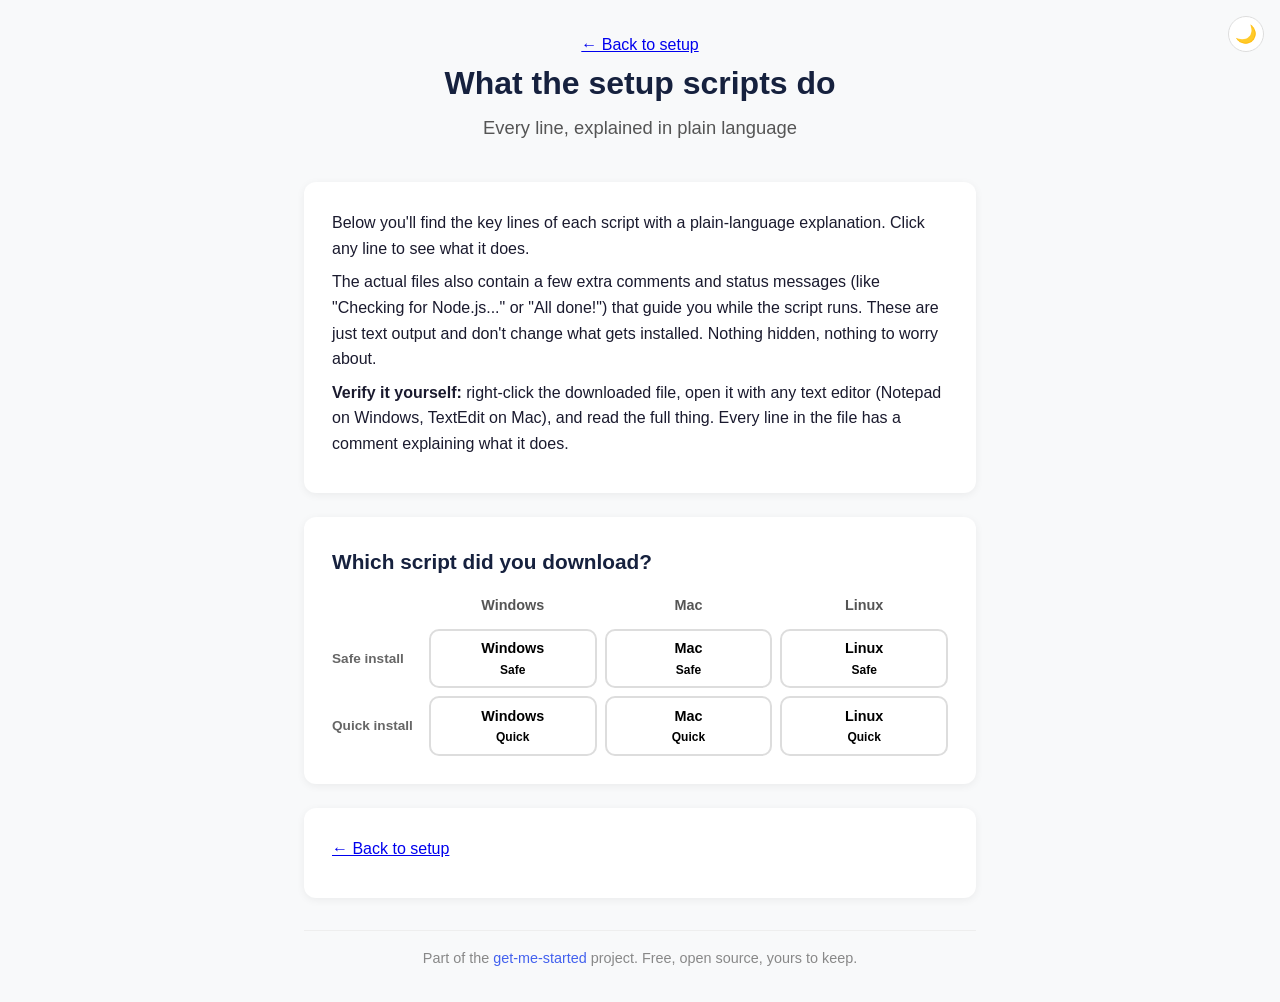
==== commit 7dfd15bc: "Clarify that scripts have extra comments and status messages The explainer page shows key lines, not" ====
--- a/docs/explained.html
+++ b/docs/explained.html
@@ -18,9 +18,9 @@
 
   <main>
     <section class="step">
-      <p>Every single line of the script is shown below with a plain-language explanation. Nothing is hidden or summarized.</p>
-      <p><strong>Verify it yourself:</strong> right-click the downloaded file, open it with any text editor (Notepad on Windows, TextEdit on Mac), and compare. Line for line, what you see here is what's in the file.</p>
-      <p><em>Click any line to see what it does.</em></p>
+      <p>Below you'll find the key lines of each script with a plain-language explanation. Click any line to see what it does.</p>
+      <p>The actual files also contain a few extra comments and status messages (like "Checking for Node.js..." or "All done!") that guide you while the script runs. These are just text output and don't change what gets installed. Nothing hidden, nothing to worry about.</p>
+      <p><strong>Verify it yourself:</strong> right-click the downloaded file, open it with any text editor (Notepad on Windows, TextEdit on Mac), and read the full thing. Every line in the file has a comment explaining what it does.</p>
     </section>
 
     <section class="step">
@@ -49,106 +49,106 @@
         <div class="code-viewer-body">
           <div class="cv-section">Header comments (lines 1-12)</div>
           <div class="cv-line" data-tip="Lines starting with # are comments. They're notes for humans. Your computer ignores them completely. These explain what the script does before it does anything.">
-            <span class="cv-ln">1</span><span class="cv-code"><span class="cmt"># get-me-started: Windows setup helper (Safe install)</span></span><span class="cv-hint-icon">?</span>
+            <div class="cv-line-row"><span class="cv-ln">1</span><span class="cv-code"><span class="cmt"># get-me-started: Windows setup helper (Safe install)</span></span><span class="cv-hint-icon">?</span></div>
             <div class="cv-explain"></div>
           </div>
           <div class="cv-line" data-tip="More comments explaining what the 3 steps are: install Docker, download agent-sandbox, create a folder. Nothing runs yet. These are just notes.">
-            <span class="cv-ln">2-12</span><span class="cv-code"><span class="cmt"># This script does 3 things:
+            <div class="cv-line-row"><span class="cv-ln">2-12</span><span class="cv-code"><span class="cmt"># This script does 3 things:
 #   1. Installs Docker Desktop ...
 #   2. Downloads agent-sandbox.exe ...
 #   3. Creates a Projects folder ...
-# HOW TO RUN: Right-click this file > "Run with PowerShell"</span></span><span class="cv-hint-icon">?</span>
+# HOW TO RUN: Right-click this file > "Run with PowerShell"</span></span><span class="cv-hint-icon">?</span></div>
             <div class="cv-explain"></div>
           </div>
 
           <div class="cv-section">Allow this script to run (line 17)</div>
           <div class="cv-line" data-tip="PowerShell blocks scripts by default as a safety measure. This tells PowerShell: 'allow THIS script to run, just this one time, just in this window.' It doesn't change any system settings permanently.">
-            <span class="cv-ln">17</span><span class="cv-code"><span class="cmd">Set-ExecutionPolicy</span> -Scope Process -ExecutionPolicy Bypass -Force</span><span class="cv-hint-icon">?</span>
+            <div class="cv-line-row"><span class="cv-ln">17</span><span class="cv-code"><span class="cmd">Set-ExecutionPolicy</span> -Scope Process -ExecutionPolicy Bypass -Force</span><span class="cv-hint-icon">?</span></div>
             <div class="cv-explain"></div>
           </div>
 
           <div class="cv-section">Welcome message (lines 19-31)</div>
           <div class="cv-line" data-tip="Write-Host prints text on your screen. These lines display the welcome banner and explain what's about to happen. -ForegroundColor changes the text color (Cyan = light blue, Yellow = warning color). This is just informational. Nothing is installed yet.">
-            <span class="cv-ln">19-31</span><span class="cv-code"><span class="cmd">Write-Host</span> <span class="str">"========================================"</span> -ForegroundColor Cyan
+            <div class="cv-line-row"><span class="cv-ln">19-31</span><span class="cv-code"><span class="cmd">Write-Host</span> <span class="str">"========================================"</span> -ForegroundColor Cyan
 <span class="cmd">Write-Host</span> <span class="str">"  Get Me Started - Windows Safe Setup"</span> -ForegroundColor Cyan
 <span class="cmd">Write-Host</span> <span class="str">"This sets up an isolated coding environment..."</span>
-<span class="cmd">Write-Host</span> <span class="str">"Note: Windows may ask 'Do you want to allow...'"</span> -ForegroundColor Yellow</span><span class="cv-hint-icon">?</span>
+<span class="cmd">Write-Host</span> <span class="str">"Note: Windows may ask 'Do you want to allow...'"</span> -ForegroundColor Yellow</span><span class="cv-hint-icon">?</span></div>
             <div class="cv-explain"></div>
           </div>
 
           <div class="cv-section">Check for winget (lines 33-46)</div>
           <div class="cv-line" data-tip="Checks if 'winget' is available on your computer. winget is Windows' built-in app installer, like an app store from the command line. It comes pre-installed on Windows 10 (version 1809+) and Windows 11. If it's missing, your Windows may need an update.">
-            <span class="cv-ln">37</span><span class="cv-code">$hasWinget = <span class="cmd">Get-Command</span> winget -ErrorAction SilentlyContinue</span><span class="cv-hint-icon">?</span>
+            <div class="cv-line-row"><span class="cv-ln">37</span><span class="cv-code">$hasWinget = <span class="cmd">Get-Command</span> winget -ErrorAction SilentlyContinue</span><span class="cv-hint-icon">?</span></div>
             <div class="cv-explain"></div>
           </div>
           <div class="cv-line" data-tip="If winget wasn't found, show an error message and stop. The script can't install anything without winget. 'exit 1' means 'stop the script because something went wrong.'">
-            <span class="cv-ln">38-46</span><span class="cv-code"><span class="kw">if</span> (-not $hasWinget) {
+            <div class="cv-line-row"><span class="cv-ln">38-46</span><span class="cv-code"><span class="kw">if</span> (-not $hasWinget) {
     <span class="cmd">Write-Host</span> <span class="str">"[!] winget not found."</span> -ForegroundColor Red
     <span class="cmd">Write-Host</span> <span class="str">"Please update Windows or install 'App Installer'..."</span>
     <span class="kw">exit</span> 1
-}</span><span class="cv-hint-icon">?</span>
+}</span><span class="cv-hint-icon">?</span></div>
             <div class="cv-explain"></div>
           </div>
 
           <div class="cv-section">Step 1: Install Docker Desktop (lines 48-69)</div>
           <div class="cv-line" data-tip="Checks if Docker is already installed by looking for the 'docker' command. If it exists, it shows the version and skips to the next step. Nothing gets reinstalled.">
-            <span class="cv-ln">55</span><span class="cv-code">$hasDocker = <span class="cmd">Get-Command</span> docker -ErrorAction SilentlyContinue</span><span class="cv-hint-icon">?</span>
+            <div class="cv-line-row"><span class="cv-ln">55</span><span class="cv-code">$hasDocker = <span class="cmd">Get-Command</span> docker -ErrorAction SilentlyContinue</span><span class="cv-hint-icon">?</span></div>
             <div class="cv-explain"></div>
           </div>
           <div class="cv-line" data-tip="If Docker isn't installed, this line installs it using winget. Docker Desktop creates isolated 'containers', like a mini computer inside your computer. Your AI coding tool runs inside one. --accept-source-agreements and --accept-package-agreements skip the 'do you agree?' prompts so you don't have to click through them. This is the biggest download (~500 MB).">
-            <span class="cv-ln">62</span><span class="cv-code">    <span class="cmd">winget install</span> --id Docker.DockerDesktop --accept-source-agreements --accept-package-agreements</span><span class="cv-hint-icon">?</span>
+            <div class="cv-line-row"><span class="cv-ln">62</span><span class="cv-code">    <span class="cmd">winget install</span> --id Docker.DockerDesktop --accept-source-agreements --accept-package-agreements</span><span class="cv-hint-icon">?</span></div>
             <div class="cv-explain"></div>
           </div>
           <div class="cv-line" data-tip="After installing Docker, these lines warn you that a restart might be needed. Docker needs a one-time restart to fully activate. If you re-run this script after restarting, it will skip Docker (already installed) and continue with the next step.">
-            <span class="cv-ln">65-67</span><span class="cv-code">    <span class="cmd">Write-Host</span> <span class="str">"IMPORTANT: You may need to restart..."</span> -ForegroundColor Yellow
-    <span class="cmd">Write-Host</span> <span class="str">"After restarting, run this script again..."</span> -ForegroundColor Yellow</span><span class="cv-hint-icon">?</span>
+            <div class="cv-line-row"><span class="cv-ln">65-67</span><span class="cv-code">    <span class="cmd">Write-Host</span> <span class="str">"IMPORTANT: You may need to restart..."</span> -ForegroundColor Yellow
+    <span class="cmd">Write-Host</span> <span class="str">"After restarting, run this script again..."</span> -ForegroundColor Yellow</span><span class="cv-hint-icon">?</span></div>
             <div class="cv-explain"></div>
           </div>
 
           <div class="cv-section">Step 2: Download agent-sandbox (lines 71-93)</div>
           <div class="cv-line" data-tip="Sets the download destination to your Downloads folder. $env:USERPROFILE is your home folder (like C:\\Users\\YourName). So this file ends up at C:\\Users\\YourName\\Downloads\\agent-sandbox.exe.">
-            <span class="cv-ln">78</span><span class="cv-code">$sandboxExe = <span class="str">"$env:USERPROFILE\Downloads\agent-sandbox.exe"</span></span><span class="cv-hint-icon">?</span>
+            <div class="cv-line-row"><span class="cv-ln">78</span><span class="cv-code">$sandboxExe = <span class="str">"$env:USERPROFILE\Downloads\agent-sandbox.exe"</span></span><span class="cv-hint-icon">?</span></div>
             <div class="cv-explain"></div>
           </div>
           <div class="cv-line" data-tip="Checks if agent-sandbox.exe was already downloaded. If the file exists, it skips the download.">
-            <span class="cv-ln">79</span><span class="cv-code"><span class="kw">if</span> (Test-Path $sandboxExe) {</span><span class="cv-hint-icon">?</span>
+            <div class="cv-line-row"><span class="cv-ln">79</span><span class="cv-code"><span class="kw">if</span> (Test-Path $sandboxExe) {</span><span class="cv-hint-icon">?</span></div>
             <div class="cv-explain"></div>
           </div>
           <div class="cv-line" data-tip="Downloads agent-sandbox.exe from GitHub. GitHub is where developers share open-source code. This downloads the latest version of the app. Invoke-WebRequest is PowerShell's way of downloading a file from the internet, similar to clicking a download link in your browser.">
-            <span class="cv-ln">85</span><span class="cv-code">    <span class="cmd">Invoke-WebRequest</span> -Uri $downloadUrl -OutFile $sandboxExe -UseBasicParsing</span><span class="cv-hint-icon">?</span>
+            <div class="cv-line-row"><span class="cv-ln">85</span><span class="cv-code">    <span class="cmd">Invoke-WebRequest</span> -Uri $downloadUrl -OutFile $sandboxExe -UseBasicParsing</span><span class="cv-hint-icon">?</span></div>
             <div class="cv-explain"></div>
           </div>
           <div class="cv-line" data-tip="If the download fails (bad internet, server down, etc.), these lines show an error and give you the URL to download manually in your browser. The script continues. This isn't a fatal error.">
-            <span class="cv-ln">87-91</span><span class="cv-code">    <span class="kw">catch</span> {
+            <div class="cv-line-row"><span class="cv-ln">87-91</span><span class="cv-code">    <span class="kw">catch</span> {
         <span class="cmd">Write-Host</span> <span class="str">"Download failed. You can download it manually..."</span>
-    }</span><span class="cv-hint-icon">?</span>
+    }</span><span class="cv-hint-icon">?</span></div>
             <div class="cv-explain"></div>
           </div>
 
           <div class="cv-section">Step 3: Create Projects folder (lines 95-106)</div>
           <div class="cv-line" data-tip="Checks if C:\\Projects already exists. If it does, nothing happens. The script just tells you it's there.">
-            <span class="cv-ln">100</span><span class="cv-code"><span class="kw">if</span> (Test-Path $projectsPath) {</span><span class="cv-hint-icon">?</span>
+            <div class="cv-line-row"><span class="cv-ln">100</span><span class="cv-code"><span class="kw">if</span> (Test-Path $projectsPath) {</span><span class="cv-hint-icon">?</span></div>
             <div class="cv-explain"></div>
           </div>
           <div class="cv-line" data-tip="Creates the folder C:\\Projects. This is just a regular folder. You can see it in File Explorer. It's where your website files will live. '| Out-Null' just hides the confirmation message that PowerShell normally prints.">
-            <span class="cv-ln">103</span><span class="cv-code">    <span class="cmd">New-Item</span> -ItemType Directory -Path $projectsPath | Out-Null</span><span class="cv-hint-icon">?</span>
+            <div class="cv-line-row"><span class="cv-ln">103</span><span class="cv-code">    <span class="cmd">New-Item</span> -ItemType Directory -Path $projectsPath | Out-Null</span><span class="cv-hint-icon">?</span></div>
             <div class="cv-explain"></div>
           </div>
 
           <div class="cv-section">Done + next steps (lines 108-136)</div>
           <div class="cv-line" data-tip="Checks one more time if Docker is available. If it still isn't (because a restart is needed), it reminds you to restart. If it is, this check passes silently.">
-            <span class="cv-ln">115-120</span><span class="cv-code">$hasDockerNow = <span class="cmd">Get-Command</span> docker -ErrorAction SilentlyContinue
+            <div class="cv-line-row"><span class="cv-ln">115-120</span><span class="cv-code">$hasDockerNow = <span class="cmd">Get-Command</span> docker -ErrorAction SilentlyContinue
 <span class="kw">if</span> (-not $hasDockerNow) {
     <span class="cmd">Write-Host</span> <span class="str">"NOTE: You may need to RESTART..."</span> -ForegroundColor Yellow
-}</span><span class="cv-hint-icon">?</span>
+}</span><span class="cv-hint-icon">?</span></div>
             <div class="cv-explain"></div>
           </div>
           <div class="cv-line" data-tip="Shows you the next steps: open agent-sandbox.exe, pick a template, and start building. Then waits for you to press Enter before closing the window.">
-            <span class="cv-ln">122-135</span><span class="cv-code"><span class="cmd">Write-Host</span> <span class="str">"Next steps:"</span> -ForegroundColor Cyan
+            <div class="cv-line-row"><span class="cv-ln">122-135</span><span class="cv-code"><span class="cmd">Write-Host</span> <span class="str">"Next steps:"</span> -ForegroundColor Cyan
 <span class="cmd">Write-Host</span> <span class="str">"  1. Open agent-sandbox.exe from your Downloads folder"</span>
 <span class="cmd">Write-Host</span> <span class="str">"  2. Pick a template and choose C:\Projects as your folder"</span>
 <span class="cmd">Write-Host</span> <span class="str">"  3. The AI coding tool opens automatically"</span>
-<span class="cmd">Read-Host</span></span><span class="cv-hint-icon">?</span>
+<span class="cmd">Read-Host</span></span><span class="cv-hint-icon">?</span></div>
             <div class="cv-explain"></div>
           </div>
         </div>
@@ -163,67 +163,67 @@
         <div class="code-viewer-body">
           <div class="cv-section">Header + allow script to run (lines 1-11)</div>
           <div class="cv-line" data-tip="Comments (lines starting with #) are notes for humans. Your computer ignores them. They explain this is the quick install that puts Node.js and OpenCode directly on your computer.">
-            <span class="cv-ln">1-8</span><span class="cv-code"><span class="cmt"># get-me-started: Windows direct setup helper (Quick install)
+            <div class="cv-line-row"><span class="cv-ln">1-8</span><span class="cv-code"><span class="cmt"># get-me-started: Windows direct setup helper (Quick install)
 # This script installs Node.js and OpenCode directly on your computer.
-# HOW TO RUN: Right-click this file > "Run with PowerShell"</span></span><span class="cv-hint-icon">?</span>
+# HOW TO RUN: Right-click this file > "Run with PowerShell"</span></span><span class="cv-hint-icon">?</span></div>
             <div class="cv-explain"></div>
           </div>
           <div class="cv-line" data-tip="Allows this script to run in the current PowerShell window. PowerShell blocks scripts by default for safety. This only affects this one window, this one time.">
-            <span class="cv-ln">11</span><span class="cv-code"><span class="cmd">Set-ExecutionPolicy</span> -Scope Process -ExecutionPolicy Bypass -Force</span><span class="cv-hint-icon">?</span>
+            <div class="cv-line-row"><span class="cv-ln">11</span><span class="cv-code"><span class="cmd">Set-ExecutionPolicy</span> -Scope Process -ExecutionPolicy Bypass -Force</span><span class="cv-hint-icon">?</span></div>
             <div class="cv-explain"></div>
           </div>
 
           <div class="cv-section">Welcome message (lines 13-24)</div>
           <div class="cv-line" data-tip="Write-Host prints text on your screen. These lines show the title banner and explain that Windows may ask permission. -ForegroundColor sets the text color. Nothing is installed yet. This is just information.">
-            <span class="cv-ln">13-24</span><span class="cv-code"><span class="cmd">Write-Host</span> <span class="str">"  Get Me Started - Windows Quick Setup"</span> -ForegroundColor Cyan
+            <div class="cv-line-row"><span class="cv-ln">13-24</span><span class="cv-code"><span class="cmd">Write-Host</span> <span class="str">"  Get Me Started - Windows Quick Setup"</span> -ForegroundColor Cyan
 <span class="cmd">Write-Host</span> <span class="str">"This will install Node.js and OpenCode..."</span>
-<span class="cmd">Write-Host</span> <span class="str">"Note: Windows may ask 'Do you want to allow...'"</span> -ForegroundColor Yellow</span><span class="cv-hint-icon">?</span>
+<span class="cmd">Write-Host</span> <span class="str">"Note: Windows may ask 'Do you want to allow...'"</span> -ForegroundColor Yellow</span><span class="cv-hint-icon">?</span></div>
             <div class="cv-explain"></div>
           </div>
 
           <div class="cv-section">Check for winget (lines 26-36)</div>
           <div class="cv-line" data-tip="Checks if winget (Windows' built-in app installer) exists. If not, shows an error and stops. Without winget, we can't install anything.">
-            <span class="cv-ln">27-36</span><span class="cv-code">$hasWinget = <span class="cmd">Get-Command</span> winget -ErrorAction SilentlyContinue
-<span class="kw">if</span> (-not $hasWinget) { ... <span class="kw">exit</span> 1 }</span><span class="cv-hint-icon">?</span>
+            <div class="cv-line-row"><span class="cv-ln">27-36</span><span class="cv-code">$hasWinget = <span class="cmd">Get-Command</span> winget -ErrorAction SilentlyContinue
+<span class="kw">if</span> (-not $hasWinget) { ... <span class="kw">exit</span> 1 }</span><span class="cv-hint-icon">?</span></div>
             <div class="cv-explain"></div>
           </div>
 
           <div class="cv-section">Step 1: Install Node.js (lines 38-51)</div>
           <div class="cv-line" data-tip="Checks if Node.js is already installed. If it is, shows the version and skips to the next step.">
-            <span class="cv-ln">40</span><span class="cv-code">$hasNode = <span class="cmd">Get-Command</span> node -ErrorAction SilentlyContinue</span><span class="cv-hint-icon">?</span>
+            <div class="cv-line-row"><span class="cv-ln">40</span><span class="cv-code">$hasNode = <span class="cmd">Get-Command</span> node -ErrorAction SilentlyContinue</span><span class="cv-hint-icon">?</span></div>
             <div class="cv-explain"></div>
           </div>
           <div class="cv-line" data-tip="Installs Node.js LTS (Long Term Support = the stable version) using winget. Node.js is the engine that runs website code on your computer. It's free, used by millions of developers (Netflix, Uber, NASA).">
-            <span class="cv-ln">46</span><span class="cv-code">    <span class="cmd">winget install</span> --id OpenJS.NodeJS.LTS --accept-source-agreements --accept-package-agreements</span><span class="cv-hint-icon">?</span>
+            <div class="cv-line-row"><span class="cv-ln">46</span><span class="cv-code">    <span class="cmd">winget install</span> --id OpenJS.NodeJS.LTS --accept-source-agreements --accept-package-agreements</span><span class="cv-hint-icon">?</span></div>
             <div class="cv-explain"></div>
           </div>
           <div class="cv-line" data-tip="After installing Node.js, this refreshes the list of available commands. Without this, PowerShell might not find 'node' or 'npm' until you close and reopen the window. This saves you that step.">
-            <span class="cv-ln">48</span><span class="cv-code">    $env:Path = [System.Environment]::GetEnvironmentVariable(<span class="str">"Path"</span>,<span class="str">"Machine"</span>) + <span class="str">";"</span> + [System.Environment]::GetEnvironmentVariable(<span class="str">"Path"</span>,<span class="str">"User"</span>)</span><span class="cv-hint-icon">?</span>
+            <div class="cv-line-row"><span class="cv-ln">48</span><span class="cv-code">    $env:Path = [System.Environment]::GetEnvironmentVariable(<span class="str">"Path"</span>,<span class="str">"Machine"</span>) + <span class="str">";"</span> + [System.Environment]::GetEnvironmentVariable(<span class="str">"Path"</span>,<span class="str">"User"</span>)</span><span class="cv-hint-icon">?</span></div>
             <div class="cv-explain"></div>
           </div>
 
           <div class="cv-section">Step 2: Install OpenCode (lines 53-65)</div>
           <div class="cv-line" data-tip="Checks if OpenCode is already installed. If it is, skips this step.">
-            <span class="cv-ln">55</span><span class="cv-code">$hasOpenCode = <span class="cmd">Get-Command</span> opencode -ErrorAction SilentlyContinue</span><span class="cv-hint-icon">?</span>
+            <div class="cv-line-row"><span class="cv-ln">55</span><span class="cv-code">$hasOpenCode = <span class="cmd">Get-Command</span> opencode -ErrorAction SilentlyContinue</span><span class="cv-hint-icon">?</span></div>
             <div class="cv-explain"></div>
           </div>
           <div class="cv-line" data-tip="Installs OpenCode using npm (Node.js's package manager, which was just installed). '-g' means 'install it so it works from anywhere on the computer.' OpenCode is the free AI coding assistant. You describe what you want in plain words, it writes the code.">
-            <span class="cv-ln">62</span><span class="cv-code">    <span class="cmd">npm install</span> -g opencode-ai</span><span class="cv-hint-icon">?</span>
+            <div class="cv-line-row"><span class="cv-ln">62</span><span class="cv-code">    <span class="cmd">npm install</span> -g opencode-ai</span><span class="cv-hint-icon">?</span></div>
             <div class="cv-explain"></div>
           </div>
 
           <div class="cv-section">Step 3: Create Projects folder (lines 67-76)</div>
           <div class="cv-line" data-tip="Creates C:\\Projects, a regular folder where your website files will live. You can see it in File Explorer. Skipped if it already exists.">
-            <span class="cv-ln">73</span><span class="cv-code">    <span class="cmd">New-Item</span> -ItemType Directory -Path $projectsPath | Out-Null</span><span class="cv-hint-icon">?</span>
+            <div class="cv-line-row"><span class="cv-ln">73</span><span class="cv-code">    <span class="cmd">New-Item</span> -ItemType Directory -Path $projectsPath | Out-Null</span><span class="cv-hint-icon">?</span></div>
             <div class="cv-explain"></div>
           </div>
 
           <div class="cv-section">Done (lines 78-91)</div>
           <div class="cv-line" data-tip="Shows 'All done!' and tells you to go back to your AI chat. Read-Host waits for you to press Enter before closing the window so you can read the message.">
-            <span class="cv-ln">78-90</span><span class="cv-code"><span class="cmd">Write-Host</span> <span class="str">"  All done!"</span> -ForegroundColor Green
+            <div class="cv-line-row"><span class="cv-ln">78-90</span><span class="cv-code"><span class="cmd">Write-Host</span> <span class="str">"  All done!"</span> -ForegroundColor Green
 <span class="cmd">Write-Host</span> <span class="str">"Go back to your AI chat and tell it:"</span>
 <span class="cmd">Write-Host</span> <span class="str">'  "The setup is done. What do I do next?"'</span>
-<span class="cmd">Read-Host</span></span><span class="cv-hint-icon">?</span>
+<span class="cmd">Read-Host</span></span><span class="cv-hint-icon">?</span></div>
             <div class="cv-explain"></div>
           </div>
         </div>
@@ -238,111 +238,111 @@
         <div class="code-viewer-body">
           <div class="cv-section">Header (lines 1-7)</div>
           <div class="cv-line" data-tip="The first line (#!/bin/bash) tells your Mac to run this file using Bash, a program that executes commands. Lines starting with # are comments (notes for humans). They explain this is the Mac quick install.">
-            <span class="cv-ln">1-7</span><span class="cv-code"><span class="cmt">#!/bin/bash
+            <div class="cv-line-row"><span class="cv-ln">1-7</span><span class="cv-code"><span class="cmt">#!/bin/bash
 # get-me-started: Mac setup helper (Quick install)
 # This script installs Node.js and OpenCode so you can build websites with AI.
 # You can open this file in any text editor (like TextEdit) to read
-# exactly what it does before running it.</span></span><span class="cv-hint-icon">?</span>
+# exactly what it does before running it.</span></span><span class="cv-hint-icon">?</span></div>
             <div class="cv-explain"></div>
           </div>
 
           <div class="cv-section">Setup (lines 9-15)</div>
           <div class="cv-line" data-tip="'set -e' tells the script to stop immediately if any command fails, instead of continuing. This prevents a broken install from going unnoticed.">
-            <span class="cv-ln">9</span><span class="cv-code"><span class="cmd">set -e</span></span><span class="cv-hint-icon">?</span>
+            <div class="cv-line-row"><span class="cv-ln">9</span><span class="cv-code"><span class="cmd">set -e</span></span><span class="cv-hint-icon">?</span></div>
             <div class="cv-explain"></div>
           </div>
           <div class="cv-line" data-tip="These lines define color codes for the text you'll see. BOLD makes text stand out, GREEN means success, YELLOW means 'heads up', RED means error, NC means 'back to normal.' This is just visual styling. Nothing is installed.">
-            <span class="cv-ln">11-15</span><span class="cv-code">BOLD=<span class="str">'\033[1m'</span>
+            <div class="cv-line-row"><span class="cv-ln">11-15</span><span class="cv-code">BOLD=<span class="str">'\033[1m'</span>
 GREEN=<span class="str">'\033[0;32m'</span>
 YELLOW=<span class="str">'\033[0;33m'</span>
 RED=<span class="str">'\033[0;31m'</span>
-NC=<span class="str">'\033[0m'</span> <span class="cmt"># No Color</span></span><span class="cv-hint-icon">?</span>
+NC=<span class="str">'\033[0m'</span> <span class="cmt"># No Color</span></span><span class="cv-hint-icon">?</span></div>
             <div class="cv-explain"></div>
           </div>
 
           <div class="cv-section">Welcome message (lines 17-29)</div>
           <div class="cv-line" data-tip="'echo' prints text on your screen. These lines show the title banner, time estimate, and a note about the password prompt. 'echo -e' enables the color codes defined above. Nothing is installed yet.">
-            <span class="cv-ln">17-29</span><span class="cv-code"><span class="cmd">echo</span> -e <span class="str">"  Get Me Started - Mac Setup"</span>
+            <div class="cv-line-row"><span class="cv-ln">17-29</span><span class="cv-code"><span class="cmd">echo</span> -e <span class="str">"  Get Me Started - Mac Setup"</span>
 <span class="cmd">echo</span> <span class="str">"This will install the tools you need..."</span>
 <span class="cmd">echo</span> -e <span class="str">"Note: This script may ask for your password..."</span>
-<span class="cmd">echo</span> <span class="str">"This is your computer's login password..."</span></span><span class="cv-hint-icon">?</span>
+<span class="cmd">echo</span> <span class="str">"This is your computer's login password..."</span></span><span class="cv-hint-icon">?</span></div>
             <div class="cv-explain"></div>
           </div>
 
           <div class="cv-section">Step 1: Developer tools (lines 31-47)</div>
           <div class="cv-line" data-tip="Checks if Apple's developer tools are already installed. 'xcode-select -p' returns the path to the tools if they exist. '&>/dev/null' hides the output. We only care if the command succeeds or fails.">
-            <span class="cv-ln">33</span><span class="cv-code"><span class="kw">if</span> xcode-select -p &amp;&gt;/dev/null; <span class="kw">then</span></span><span class="cv-hint-icon">?</span>
+            <div class="cv-line-row"><span class="cv-ln">33</span><span class="cv-code"><span class="kw">if</span> xcode-select -p &amp;&gt;/dev/null; <span class="kw">then</span></span><span class="cv-hint-icon">?</span></div>
             <div class="cv-explain"></div>
           </div>
           <div class="cv-line" data-tip="If the tools aren't installed, this triggers Apple's own installer. A popup from Apple will appear on your screen asking you to install developer tools. This is from Apple, completely safe. The script then waits (checking every 5 seconds) until the installation is complete.">
-            <span class="cv-ln">38</span><span class="cv-code">    <span class="cmd">xcode-select --install</span> 2&gt;/dev/null || true</span><span class="cv-hint-icon">?</span>
+            <div class="cv-line-row"><span class="cv-ln">38</span><span class="cv-code">    <span class="cmd">xcode-select --install</span> 2&gt;/dev/null || true</span><span class="cv-hint-icon">?</span></div>
             <div class="cv-explain"></div>
           </div>
           <div class="cv-line" data-tip="'until' creates a loop that keeps checking if the tools are installed yet, waiting 5 seconds between checks. Once installed, the loop ends and the script continues.">
-            <span class="cv-ln">42-44</span><span class="cv-code">    <span class="kw">until</span> xcode-select -p &amp;&gt;/dev/null; <span class="kw">do</span>
+            <div class="cv-line-row"><span class="cv-ln">42-44</span><span class="cv-code">    <span class="kw">until</span> xcode-select -p &amp;&gt;/dev/null; <span class="kw">do</span>
         sleep 5
-    <span class="kw">done</span></span><span class="cv-hint-icon">?</span>
+    <span class="kw">done</span></span><span class="cv-hint-icon">?</span></div>
             <div class="cv-explain"></div>
           </div>
 
           <div class="cv-section">Step 2: Node.js (lines 49-71)</div>
           <div class="cv-line" data-tip="Checks if Node.js is already installed by looking for the 'node' command. 'command -v' returns the path to a program if it exists. If Node.js is found, shows its version and skips this step.">
-            <span class="cv-ln">51</span><span class="cv-code"><span class="kw">if</span> command -v node &amp;&gt;/dev/null; <span class="kw">then</span></span><span class="cv-hint-icon">?</span>
+            <div class="cv-line-row"><span class="cv-ln">51</span><span class="cv-code"><span class="kw">if</span> command -v node &amp;&gt;/dev/null; <span class="kw">then</span></span><span class="cv-hint-icon">?</span></div>
             <div class="cv-explain"></div>
           </div>
           <div class="cv-line" data-tip="Checks if Homebrew (Mac's popular app manager) is installed. If yes, uses it to install Node.js.">
-            <span class="cv-ln">56</span><span class="cv-code">    <span class="kw">if</span> command -v brew &amp;&gt;/dev/null; <span class="kw">then</span></span><span class="cv-hint-icon">?</span>
+            <div class="cv-line-row"><span class="cv-ln">56</span><span class="cv-code">    <span class="kw">if</span> command -v brew &amp;&gt;/dev/null; <span class="kw">then</span></span><span class="cv-hint-icon">?</span></div>
             <div class="cv-explain"></div>
           </div>
           <div class="cv-line" data-tip="Installs Node.js using Homebrew. Node.js is the engine that runs website code on your computer during development. It's free, used by millions of developers (Netflix, Uber, NASA all use it).">
-            <span class="cv-ln">57</span><span class="cv-code">        <span class="cmd">brew install</span> node</span><span class="cv-hint-icon">?</span>
+            <div class="cv-line-row"><span class="cv-ln">57</span><span class="cv-code">        <span class="cmd">brew install</span> node</span><span class="cv-hint-icon">?</span></div>
             <div class="cv-explain"></div>
           </div>
           <div class="cv-line" data-tip="If Homebrew isn't installed, this downloads and installs it first. Homebrew is the standard way to install developer tools on Mac. It's free, open source, and trusted by millions. 'curl' downloads the installer, and 'bash' runs it. This may ask for your password.">
-            <span class="cv-ln">60</span><span class="cv-code">        /bin/bash -c <span class="str">"$(curl -fsSL https://raw.githubusercontent.com/Homebrew/install/HEAD/install.sh)"</span></span><span class="cv-hint-icon">?</span>
+            <div class="cv-line-row"><span class="cv-ln">60</span><span class="cv-code">        /bin/bash -c <span class="str">"$(curl -fsSL https://raw.githubusercontent.com/Homebrew/install/HEAD/install.sh)"</span></span><span class="cv-hint-icon">?</span></div>
             <div class="cv-explain"></div>
           </div>
           <div class="cv-line" data-tip="After installing Homebrew, these lines make it available in this session. On newer Macs (M1/M2/M3/M4), Homebrew lives in /opt/homebrew. On older Intel Macs, it's in /usr/local. 'eval' runs the setup command that Homebrew needs.">
-            <span class="cv-ln">62-66</span><span class="cv-code">        <span class="kw">if</span> [ -f /opt/homebrew/bin/brew ]; <span class="kw">then</span>
+            <div class="cv-line-row"><span class="cv-ln">62-66</span><span class="cv-code">        <span class="kw">if</span> [ -f /opt/homebrew/bin/brew ]; <span class="kw">then</span>
             <span class="cmd">eval</span> <span class="str">"$(/opt/homebrew/bin/brew shellenv)"</span>
         <span class="kw">elif</span> [ -f /usr/local/bin/brew ]; <span class="kw">then</span>
             <span class="cmd">eval</span> <span class="str">"$(/usr/local/bin/brew shellenv)"</span>
-        <span class="kw">fi</span></span><span class="cv-hint-icon">?</span>
+        <span class="kw">fi</span></span><span class="cv-hint-icon">?</span></div>
             <div class="cv-explain"></div>
           </div>
 
           <div class="cv-section">Step 3: OpenCode (lines 73-86)</div>
           <div class="cv-line" data-tip="Checks if OpenCode is already installed. If yes, skips this step.">
-            <span class="cv-ln">75</span><span class="cv-code"><span class="kw">if</span> command -v opencode &amp;&gt;/dev/null; <span class="kw">then</span></span><span class="cv-hint-icon">?</span>
+            <div class="cv-line-row"><span class="cv-ln">75</span><span class="cv-code"><span class="kw">if</span> command -v opencode &amp;&gt;/dev/null; <span class="kw">then</span></span><span class="cv-hint-icon">?</span></div>
             <div class="cv-explain"></div>
           </div>
           <div class="cv-line" data-tip="Installs OpenCode using Homebrew. OpenCode is the free AI coding assistant. You describe what you want in plain words, and it writes the code for you. 'opencode-ai/tap/opencode' tells Homebrew where to find it (a 'tap' is like a custom app catalog).">
-            <span class="cv-ln">80</span><span class="cv-code">        <span class="cmd">brew install</span> opencode-ai/tap/opencode</span><span class="cv-hint-icon">?</span>
+            <div class="cv-line-row"><span class="cv-ln">80</span><span class="cv-code">        <span class="cmd">brew install</span> opencode-ai/tap/opencode</span><span class="cv-hint-icon">?</span></div>
             <div class="cv-explain"></div>
           </div>
           <div class="cv-line" data-tip="If Homebrew isn't available, downloads and installs OpenCode directly using curl instead. Same result, different method.">
-            <span class="cv-ln">82</span><span class="cv-code">        <span class="cmd">curl -fsSL</span> <span class="str">https://raw.githubusercontent.com/opencode-ai/opencode/refs/heads/main/install</span> | bash</span><span class="cv-hint-icon">?</span>
+            <div class="cv-line-row"><span class="cv-ln">82</span><span class="cv-code">        <span class="cmd">curl -fsSL</span> <span class="str">https://raw.githubusercontent.com/opencode-ai/opencode/refs/heads/main/install</span> | bash</span><span class="cv-hint-icon">?</span></div>
             <div class="cv-explain"></div>
           </div>
 
           <div class="cv-section">Step 4: Projects folder (lines 88-96)</div>
           <div class="cv-line" data-tip="Checks if ~/Projects exists. The ~ symbol means your home folder (like /Users/YourName). If the folder already exists, it skips this step.">
-            <span class="cv-ln">90</span><span class="cv-code"><span class="kw">if</span> [ -d <span class="str">"$HOME/Projects"</span> ]; <span class="kw">then</span></span><span class="cv-hint-icon">?</span>
+            <div class="cv-line-row"><span class="cv-ln">90</span><span class="cv-code"><span class="kw">if</span> [ -d <span class="str">"$HOME/Projects"</span> ]; <span class="kw">then</span></span><span class="cv-hint-icon">?</span></div>
             <div class="cv-explain"></div>
           </div>
           <div class="cv-line" data-tip="Creates the Projects folder. 'mkdir' means 'make directory' (directory = folder). '-p' means 'don't complain if it already exists.' This is where your website files will live. You can find it in Finder under your home folder.">
-            <span class="cv-ln">93</span><span class="cv-code">    <span class="cmd">mkdir -p</span> <span class="str">"$HOME/Projects"</span></span><span class="cv-hint-icon">?</span>
+            <div class="cv-line-row"><span class="cv-ln">93</span><span class="cv-code">    <span class="cmd">mkdir -p</span> <span class="str">"$HOME/Projects"</span></span><span class="cv-hint-icon">?</span></div>
             <div class="cv-explain"></div>
           </div>
 
           <div class="cv-section">Done (lines 98-111)</div>
           <div class="cv-line" data-tip="Shows 'All done!' and tells you how to continue: either go back to your AI chat, or open OpenCode directly by running the commands shown. 'read -p' waits for you to press Enter before closing.">
-            <span class="cv-ln">98-110</span><span class="cv-code"><span class="cmd">echo</span> -e <span class="str">"  All done!"</span>
+            <div class="cv-line-row"><span class="cv-ln">98-110</span><span class="cv-code"><span class="cmd">echo</span> -e <span class="str">"  All done!"</span>
 <span class="cmd">echo</span> <span class="str">"Go back to your AI chat and tell it:"</span>
 <span class="cmd">echo</span> <span class="str">"  The setup is done. What do I do next?"</span>
 <span class="cmd">echo</span> <span class="str">"Or open OpenCode directly:"</span>
 <span class="cmd">echo</span> <span class="str">"  cd ~/Projects && mkdir my-website && cd my-website && opencode"</span>
-<span class="cmd">read</span> -p <span class="str">"Press Enter to close..."</span></span><span class="cv-hint-icon">?</span>
+<span class="cmd">read</span> -p <span class="str">"Press Enter to close..."</span></span><span class="cv-hint-icon">?</span></div>
             <div class="cv-explain"></div>
           </div>
         </div>
@@ -357,29 +357,29 @@
         <div class="code-viewer-body">
           <div class="cv-section">Header + setup (lines 1-15)</div>
           <div class="cv-line" data-tip="#!/bin/bash tells Linux to run this file using Bash (a command interpreter). Lines starting with # are comments (notes for humans, ignored by the computer).">
-            <span class="cv-ln">1-7</span><span class="cv-code"><span class="cmt">#!/bin/bash
+            <div class="cv-line-row"><span class="cv-ln">1-7</span><span class="cv-code"><span class="cmt">#!/bin/bash
 # get-me-started: Linux setup helper (Quick install)
-# This script installs Node.js and OpenCode so you can build websites with AI.</span></span><span class="cv-hint-icon">?</span>
+# This script installs Node.js and OpenCode so you can build websites with AI.</span></span><span class="cv-hint-icon">?</span></div>
             <div class="cv-explain"></div>
           </div>
           <div class="cv-line" data-tip="'set -e' stops the script immediately if any command fails. Color codes (BOLD, GREEN, etc.) are for visual styling, making text colored so success shows green, warnings show yellow, etc.">
-            <span class="cv-ln">9-15</span><span class="cv-code"><span class="cmd">set -e</span>
+            <div class="cv-line-row"><span class="cv-ln">9-15</span><span class="cv-code"><span class="cmd">set -e</span>
 BOLD=<span class="str">'\033[1m'</span>  GREEN=<span class="str">'\033[0;32m'</span>  YELLOW=<span class="str">'\033[0;33m'</span>
-RED=<span class="str">'\033[0;31m'</span>  NC=<span class="str">'\033[0m'</span></span><span class="cv-hint-icon">?</span>
+RED=<span class="str">'\033[0;31m'</span>  NC=<span class="str">'\033[0m'</span></span><span class="cv-hint-icon">?</span></div>
             <div class="cv-explain"></div>
           </div>
 
           <div class="cv-section">Welcome message (lines 17-29)</div>
           <div class="cv-line" data-tip="'echo' prints text on your screen. These lines show the title, time estimate, and a note about password prompts. Nothing is installed yet.">
-            <span class="cv-ln">17-29</span><span class="cv-code"><span class="cmd">echo</span> -e <span class="str">"  Get Me Started - Linux Setup"</span>
+            <div class="cv-line-row"><span class="cv-ln">17-29</span><span class="cv-code"><span class="cmd">echo</span> -e <span class="str">"  Get Me Started - Linux Setup"</span>
 <span class="cmd">echo</span> <span class="str">"This will install the tools you need..."</span>
-<span class="cmd">echo</span> <span class="str">"Note: This script may ask for your password..."</span></span><span class="cv-hint-icon">?</span>
+<span class="cmd">echo</span> <span class="str">"Note: This script may ask for your password..."</span></span><span class="cv-hint-icon">?</span></div>
             <div class="cv-explain"></div>
           </div>
 
           <div class="cv-section">Detect package manager (lines 31-48)</div>
           <div class="cv-line" data-tip="Linux comes in many versions (Ubuntu, Fedora, Arch, etc.) and each uses a different program to install software. This checks which one your system has: 'apt' (Ubuntu/Debian), 'dnf' (Fedora/Red Hat), or 'pacman' (Arch). If none are found, the script stops with an error.">
-            <span class="cv-ln">32-48</span><span class="cv-code"><span class="kw">if</span> command -v apt &amp;&gt;/dev/null; <span class="kw">then</span>
+            <div class="cv-line-row"><span class="cv-ln">32-48</span><span class="cv-code"><span class="kw">if</span> command -v apt &amp;&gt;/dev/null; <span class="kw">then</span>
     PKG_MANAGER=<span class="str">"apt"</span>
 <span class="kw">elif</span> command -v dnf &amp;&gt;/dev/null; <span class="kw">then</span>
     PKG_MANAGER=<span class="str">"dnf"</span>
@@ -388,55 +388,55 @@
 <span class="kw">else</span>
     <span class="cmd">echo</span> <span class="str">"Could not detect your package manager"</span>
     <span class="kw">exit</span> 1
-<span class="kw">fi</span></span><span class="cv-hint-icon">?</span>
+<span class="kw">fi</span></span><span class="cv-hint-icon">?</span></div>
             <div class="cv-explain"></div>
           </div>
 
           <div class="cv-section">Step 1: Node.js via nvm (lines 50-64)</div>
           <div class="cv-line" data-tip="Checks if Node.js is already installed. If it is, shows the version and skips to the next step.">
-            <span class="cv-ln">52</span><span class="cv-code"><span class="kw">if</span> command -v node &amp;&gt;/dev/null; <span class="kw">then</span></span><span class="cv-hint-icon">?</span>
+            <div class="cv-line-row"><span class="cv-ln">52</span><span class="cv-code"><span class="kw">if</span> command -v node &amp;&gt;/dev/null; <span class="kw">then</span></span><span class="cv-hint-icon">?</span></div>
             <div class="cv-explain"></div>
           </div>
           <div class="cv-line" data-tip="Downloads and installs nvm (Node Version Manager), a safe way to install Node.js that doesn't need admin/root access. 'curl -o-' downloads the installer script, and '| bash' runs it.">
-            <span class="cv-ln">58</span><span class="cv-code">    <span class="cmd">curl -o-</span> <span class="str">https://raw.githubusercontent.com/nvm-sh/nvm/v0.40.1/install.sh</span> | bash</span><span class="cv-hint-icon">?</span>
+            <div class="cv-line-row"><span class="cv-ln">58</span><span class="cv-code">    <span class="cmd">curl -o-</span> <span class="str">https://raw.githubusercontent.com/nvm-sh/nvm/v0.40.1/install.sh</span> | bash</span><span class="cv-hint-icon">?</span></div>
             <div class="cv-explain"></div>
           </div>
           <div class="cv-line" data-tip="Loads nvm into the current session so we can use it immediately. Without this line, you'd have to close and reopen the terminal first.">
-            <span class="cv-ln">60</span><span class="cv-code">    [ -s <span class="str">"$NVM_DIR/nvm.sh"</span> ] &amp;&amp; . <span class="str">"$NVM_DIR/nvm.sh"</span></span><span class="cv-hint-icon">?</span>
+            <div class="cv-line-row"><span class="cv-ln">60</span><span class="cv-code">    [ -s <span class="str">"$NVM_DIR/nvm.sh"</span> ] &amp;&amp; . <span class="str">"$NVM_DIR/nvm.sh"</span></span><span class="cv-hint-icon">?</span></div>
             <div class="cv-explain"></div>
           </div>
           <div class="cv-line" data-tip="Installs the latest LTS (Long Term Support = stable) version of Node.js using nvm. Node.js is the engine that runs website code on your computer.">
-            <span class="cv-ln">61</span><span class="cv-code">    <span class="cmd">nvm install</span> --lts</span><span class="cv-hint-icon">?</span>
+            <div class="cv-line-row"><span class="cv-ln">61</span><span class="cv-code">    <span class="cmd">nvm install</span> --lts</span><span class="cv-hint-icon">?</span></div>
             <div class="cv-explain"></div>
           </div>
 
           <div class="cv-section">Step 2: OpenCode (lines 66-75)</div>
           <div class="cv-line" data-tip="Checks if OpenCode is already installed. If yes, skips this step.">
-            <span class="cv-ln">68</span><span class="cv-code"><span class="kw">if</span> command -v opencode &amp;&gt;/dev/null; <span class="kw">then</span></span><span class="cv-hint-icon">?</span>
+            <div class="cv-line-row"><span class="cv-ln">68</span><span class="cv-code"><span class="kw">if</span> command -v opencode &amp;&gt;/dev/null; <span class="kw">then</span></span><span class="cv-hint-icon">?</span></div>
             <div class="cv-explain"></div>
           </div>
           <div class="cv-line" data-tip="Downloads and installs OpenCode. 'curl -fsSL' downloads the installer silently (-s = silent, -f = fail on errors, -L = follow redirects). '| bash' runs the downloaded script. OpenCode is the free AI that writes code for you.">
-            <span class="cv-ln">72</span><span class="cv-code">    <span class="cmd">curl -fsSL</span> <span class="str">https://raw.githubusercontent.com/opencode-ai/opencode/refs/heads/main/install</span> | bash</span><span class="cv-hint-icon">?</span>
+            <div class="cv-line-row"><span class="cv-ln">72</span><span class="cv-code">    <span class="cmd">curl -fsSL</span> <span class="str">https://raw.githubusercontent.com/opencode-ai/opencode/refs/heads/main/install</span> | bash</span><span class="cv-hint-icon">?</span></div>
             <div class="cv-explain"></div>
           </div>
 
           <div class="cv-section">Step 3: Projects folder (lines 77-85)</div>
           <div class="cv-line" data-tip="Checks if ~/Projects exists (~ means your home folder). If it does, skips this step.">
-            <span class="cv-ln">79</span><span class="cv-code"><span class="kw">if</span> [ -d <span class="str">"$HOME/Projects"</span> ]; <span class="kw">then</span></span><span class="cv-hint-icon">?</span>
+            <div class="cv-line-row"><span class="cv-ln">79</span><span class="cv-code"><span class="kw">if</span> [ -d <span class="str">"$HOME/Projects"</span> ]; <span class="kw">then</span></span><span class="cv-hint-icon">?</span></div>
             <div class="cv-explain"></div>
           </div>
           <div class="cv-line" data-tip="Creates the Projects folder. 'mkdir -p' means 'make this folder, and don't complain if it already exists.' This is where your website files will live.">
-            <span class="cv-ln">82</span><span class="cv-code">    <span class="cmd">mkdir -p</span> <span class="str">"$HOME/Projects"</span></span><span class="cv-hint-icon">?</span>
+            <div class="cv-line-row"><span class="cv-ln">82</span><span class="cv-code">    <span class="cmd">mkdir -p</span> <span class="str">"$HOME/Projects"</span></span><span class="cv-hint-icon">?</span></div>
             <div class="cv-explain"></div>
           </div>
 
           <div class="cv-section">Done (lines 87-98)</div>
           <div class="cv-line" data-tip="Shows 'All done!' and tells you how to continue: either go back to your AI chat, or start OpenCode directly with the commands shown.">
-            <span class="cv-ln">87-98</span><span class="cv-code"><span class="cmd">echo</span> -e <span class="str">"  All done!"</span>
+            <div class="cv-line-row"><span class="cv-ln">87-98</span><span class="cv-code"><span class="cmd">echo</span> -e <span class="str">"  All done!"</span>
 <span class="cmd">echo</span> <span class="str">"Go back to your AI chat and tell it:"</span>
 <span class="cmd">echo</span> <span class="str">"  The setup is done. What do I do next?"</span>
 <span class="cmd">echo</span> <span class="str">"Or open OpenCode directly:"</span>
-<span class="cmd">echo</span> <span class="str">"  cd ~/Projects && mkdir my-website && cd my-website && opencode"</span></span><span class="cv-hint-icon">?</span>
+<span class="cmd">echo</span> <span class="str">"  cd ~/Projects && mkdir my-website && cd my-website && opencode"</span></span><span class="cv-hint-icon">?</span></div>
             <div class="cv-explain"></div>
           </div>
         </div>
@@ -451,75 +451,75 @@
         <div class="code-viewer-body">
           <div class="cv-section">Header + setup (lines 1-16)</div>
           <div class="cv-line" data-tip="#!/bin/bash tells your Mac to run this file using Bash. Lines starting with # are comments (notes for humans). These explain this is the safe install using Docker. 'set -e' stops the script if anything fails. The color code lines (BOLD, GREEN, etc.) are for visual styling only.">
-            <span class="cv-ln">1-16</span><span class="cv-code"><span class="cmt">#!/bin/bash
+            <div class="cv-line-row"><span class="cv-ln">1-16</span><span class="cv-code"><span class="cmt">#!/bin/bash
 # get-me-started: Mac SAFE setup (Docker + agent-sandbox)
 # Everything runs inside Docker. Nothing gets installed on your system.</span>
 <span class="cmd">set -e</span>
-BOLD=<span class="str">'\033[1m'</span>  GREEN=<span class="str">'\033[0;32m'</span> ...</span><span class="cv-hint-icon">?</span>
+BOLD=<span class="str">'\033[1m'</span>  GREEN=<span class="str">'\033[0;32m'</span> ...</span><span class="cv-hint-icon">?</span></div>
             <div class="cv-explain"></div>
           </div>
 
           <div class="cv-section">Welcome message (lines 17-31)</div>
           <div class="cv-line" data-tip="'echo' prints text on your screen. These lines show the title banner, explain this sets up an isolated environment, and warn that your password may be needed. Nothing is installed yet.">
-            <span class="cv-ln">17-31</span><span class="cv-code"><span class="cmd">echo</span> -e <span class="str">"  Get Me Started - Mac Safe Setup"</span>
+            <div class="cv-line-row"><span class="cv-ln">17-31</span><span class="cv-code"><span class="cmd">echo</span> -e <span class="str">"  Get Me Started - Mac Safe Setup"</span>
 <span class="cmd">echo</span> <span class="str">"This will set up an isolated coding environment..."</span>
-<span class="cmd">echo</span> <span class="str">"Note: This script may ask for your password..."</span></span><span class="cv-hint-icon">?</span>
+<span class="cmd">echo</span> <span class="str">"Note: This script may ask for your password..."</span></span><span class="cv-hint-icon">?</span></div>
             <div class="cv-explain"></div>
           </div>
 
           <div class="cv-section">Step 1: Developer tools (lines 32-51)</div>
           <div class="cv-line" data-tip="Checks if Apple's developer tools are already installed. These include Git, which is needed to download agent-sandbox later. If not installed, triggers Apple's own installer popup.">
-            <span class="cv-ln">37</span><span class="cv-code"><span class="kw">if</span> xcode-select -p &amp;&gt;/dev/null; <span class="kw">then</span></span><span class="cv-hint-icon">?</span>
+            <div class="cv-line-row"><span class="cv-ln">37</span><span class="cv-code"><span class="kw">if</span> xcode-select -p &amp;&gt;/dev/null; <span class="kw">then</span></span><span class="cv-hint-icon">?</span></div>
             <div class="cv-explain"></div>
           </div>
           <div class="cv-line" data-tip="Triggers Apple's developer tools installer. A popup from Apple appears. Completely safe. The script then waits (checking every 5 seconds) until the installation finishes.">
-            <span class="cv-ln">42-47</span><span class="cv-code">    <span class="cmd">xcode-select --install</span>
+            <div class="cv-line-row"><span class="cv-ln">42-47</span><span class="cv-code">    <span class="cmd">xcode-select --install</span>
     <span class="kw">until</span> xcode-select -p &amp;&gt;/dev/null; <span class="kw">do</span>
         sleep 5
-    <span class="kw">done</span></span><span class="cv-hint-icon">?</span>
+    <span class="kw">done</span></span><span class="cv-hint-icon">?</span></div>
             <div class="cv-explain"></div>
           </div>
 
           <div class="cv-section">Step 2: Docker Desktop (lines 52-98)</div>
           <div class="cv-line" data-tip="Checks if Docker is already installed. Docker creates isolated 'containers' where your AI tools run. Nothing touches the rest of your system.">
-            <span class="cv-ln">57</span><span class="cv-code"><span class="kw">if</span> command -v docker &amp;&gt;/dev/null; <span class="kw">then</span></span><span class="cv-hint-icon">?</span>
+            <div class="cv-line-row"><span class="cv-ln">57</span><span class="cv-code"><span class="kw">if</span> command -v docker &amp;&gt;/dev/null; <span class="kw">then</span></span><span class="cv-hint-icon">?</span></div>
             <div class="cv-explain"></div>
           </div>
           <div class="cv-line" data-tip="If Docker isn't installed, shows instructions and opens the Docker download page in your browser. You install Docker Desktop manually (drag to Applications), then come back to the script.">
-            <span class="cv-ln">62-73</span><span class="cv-code">    <span class="cmd">echo</span> <span class="str">"Please install Docker Desktop:"</span>
+            <div class="cv-line-row"><span class="cv-ln">62-73</span><span class="cv-code">    <span class="cmd">echo</span> <span class="str">"Please install Docker Desktop:"</span>
     <span class="cmd">echo</span> <span class="str">"1. Go to https://www.docker.com/products/docker-desktop/"</span>
-    <span class="cmd">open</span> <span class="str">"https://www.docker.com/products/docker-desktop/"</span></span><span class="cv-hint-icon">?</span>
+    <span class="cmd">open</span> <span class="str">"https://www.docker.com/products/docker-desktop/"</span></span><span class="cv-hint-icon">?</span></div>
             <div class="cv-explain"></div>
           </div>
           <div class="cv-line" data-tip="Checks if Docker is running (installed but not started). If not, opens Docker Desktop and waits up to 2 minutes for it to start. The whale icon in your menu bar stops animating when Docker is ready.">
-            <span class="cv-ln">83-97</span><span class="cv-code"><span class="kw">if</span> ! docker info &amp;&gt;/dev/null 2&gt;&amp;1; <span class="kw">then</span>
+            <div class="cv-line-row"><span class="cv-ln">83-97</span><span class="cv-code"><span class="kw">if</span> ! docker info &amp;&gt;/dev/null 2&gt;&amp;1; <span class="kw">then</span>
     <span class="cmd">open</span> -a <span class="str">"Docker"</span>
     <span class="kw">for</span> i <span class="kw">in</span> $(seq 1 60); <span class="kw">do</span>
         <span class="kw">if</span> docker info &amp;&gt;/dev/null; <span class="kw">then break; fi</span>
         sleep 2
-    <span class="kw">done</span></span><span class="cv-hint-icon">?</span>
+    <span class="kw">done</span></span><span class="cv-hint-icon">?</span></div>
             <div class="cv-explain"></div>
           </div>
 
           <div class="cv-section">Step 3: Projects folder (lines 100-110)</div>
           <div class="cv-line" data-tip="Creates ~/Projects, a regular folder where your website files will live. Skipped if it already exists.">
-            <span class="cv-ln">108</span><span class="cv-code">    <span class="cmd">mkdir -p</span> <span class="str">"$PROJECTS_DIR"</span></span><span class="cv-hint-icon">?</span>
+            <div class="cv-line-row"><span class="cv-ln">108</span><span class="cv-code">    <span class="cmd">mkdir -p</span> <span class="str">"$PROJECTS_DIR"</span></span><span class="cv-hint-icon">?</span></div>
             <div class="cv-explain"></div>
           </div>
 
           <div class="cv-section">Step 4: Download agent-sandbox (lines 112-120)</div>
           <div class="cv-line" data-tip="Uses Git (installed in Step 1) to download agent-sandbox from GitHub. agent-sandbox sets up your AI coding environment inside Docker with ready-made templates. Skipped if already downloaded.">
-            <span class="cv-ln">117</span><span class="cv-code">    <span class="cmd">git clone</span> <span class="str">https://github.com/jdeworks/agent-sandbox.git</span> <span class="str">"$SANDBOX_DIR"</span></span><span class="cv-hint-icon">?</span>
+            <div class="cv-line-row"><span class="cv-ln">117</span><span class="cv-code">    <span class="cmd">git clone</span> <span class="str">https://github.com/jdeworks/agent-sandbox.git</span> <span class="str">"$SANDBOX_DIR"</span></span><span class="cv-hint-icon">?</span></div>
             <div class="cv-explain"></div>
           </div>
 
           <div class="cv-section">Done (lines 122-134)</div>
           <div class="cv-line" data-tip="Shows 'All done!' and tells you how to continue: go back to your AI chat or start the sandbox directly with the commands shown.">
-            <span class="cv-ln">122-134</span><span class="cv-code"><span class="cmd">echo</span> -e <span class="str">"  All done!"</span>
+            <div class="cv-line-row"><span class="cv-ln">122-134</span><span class="cv-code"><span class="cmd">echo</span> -e <span class="str">"  All done!"</span>
 <span class="cmd">echo</span> <span class="str">"Go back to your AI chat and tell it:"</span>
 <span class="cmd">echo</span> <span class="str">"  The setup is done. What do I do next?"</span>
 <span class="cmd">echo</span> <span class="str">"Or start the sandbox directly:"</span>
-<span class="cmd">echo</span> <span class="str">"  cd ~/Projects && mkdir my-website && cd my-website && sandbox-me"</span></span><span class="cv-hint-icon">?</span>
+<span class="cmd">echo</span> <span class="str">"  cd ~/Projects && mkdir my-website && cd my-website && sandbox-me"</span></span><span class="cv-hint-icon">?</span></div>
             <div class="cv-explain"></div>
           </div>
         </div>
@@ -534,62 +534,62 @@
         <div class="code-viewer-body">
           <div class="cv-section">Header + setup (lines 1-15)</div>
           <div class="cv-line" data-tip="#!/bin/bash tells Linux to run this with Bash. Comments explain this is the safe install. 'set -e' stops on errors. Color codes are for visual styling.">
-            <span class="cv-ln">1-15</span><span class="cv-code"><span class="cmt">#!/bin/bash
+            <div class="cv-line-row"><span class="cv-ln">1-15</span><span class="cv-code"><span class="cmt">#!/bin/bash
 # get-me-started: Linux SAFE setup (Docker + agent-sandbox)</span>
 <span class="cmd">set -e</span>
-BOLD=<span class="str">'\033[1m'</span> ...</span><span class="cv-hint-icon">?</span>
+BOLD=<span class="str">'\033[1m'</span> ...</span><span class="cv-hint-icon">?</span></div>
             <div class="cv-explain"></div>
           </div>
 
           <div class="cv-section">Welcome + detect package manager (lines 17-48)</div>
           <div class="cv-line" data-tip="Shows the title and password warning. Then detects which package manager your Linux uses (apt for Ubuntu/Debian, dnf for Fedora, pacman for Arch). This determines how software gets installed.">
-            <span class="cv-ln">17-48</span><span class="cv-code"><span class="cmd">echo</span> <span class="str">"Get Me Started - Linux Safe Setup"</span>
+            <div class="cv-line-row"><span class="cv-ln">17-48</span><span class="cv-code"><span class="cmd">echo</span> <span class="str">"Get Me Started - Linux Safe Setup"</span>
 <span class="kw">if</span> command -v apt; <span class="kw">then</span> PKG=<span class="str">"apt"</span>
 <span class="kw">elif</span> command -v dnf; <span class="kw">then</span> PKG=<span class="str">"dnf"</span>
 <span class="kw">elif</span> command -v pacman; <span class="kw">then</span> PKG=<span class="str">"pacman"</span>
-<span class="kw">else</span> <span class="cmd">exit</span> 1 <span class="kw">fi</span></span><span class="cv-hint-icon">?</span>
+<span class="kw">else</span> <span class="cmd">exit</span> 1 <span class="kw">fi</span></span><span class="cv-hint-icon">?</span></div>
             <div class="cv-explain"></div>
           </div>
 
           <div class="cv-section">Step 1: Install Git (lines 50-63)</div>
           <div class="cv-line" data-tip="Checks if Git is installed. If not, installs it using your system's package manager. Git is needed to download agent-sandbox in Step 4. May ask for your password.">
-            <span class="cv-ln">55-63</span><span class="cv-code"><span class="kw">if</span> command -v git &amp;&gt;/dev/null; <span class="kw">then</span>
+            <div class="cv-line-row"><span class="cv-ln">55-63</span><span class="cv-code"><span class="kw">if</span> command -v git &amp;&gt;/dev/null; <span class="kw">then</span>
     <span class="cmd">echo</span> <span class="str">"Git already installed"</span>
 <span class="kw">else</span>
     $PKG_INSTALL git
-<span class="kw">fi</span></span><span class="cv-hint-icon">?</span>
+<span class="kw">fi</span></span><span class="cv-hint-icon">?</span></div>
             <div class="cv-explain"></div>
           </div>
 
           <div class="cv-section">Step 2: Install Docker (lines 65-98)</div>
           <div class="cv-line" data-tip="Checks if Docker is installed. If not, downloads and runs Docker's official install script. Then adds your user to the 'docker' group so you can use Docker without typing 'sudo' every time. You may need to log out and back in for this to take effect.">
-            <span class="cv-ln">74-90</span><span class="cv-code"><span class="kw">if</span> command -v docker; <span class="kw">then</span>
+            <div class="cv-line-row"><span class="cv-ln">74-90</span><span class="cv-code"><span class="kw">if</span> command -v docker; <span class="kw">then</span>
     <span class="cmd">echo</span> <span class="str">"Docker already installed"</span>
 <span class="kw">else</span>
     <span class="cmd">curl -fsSL</span> <span class="str">https://get.docker.com</span> | $SUDO sh
     $SUDO usermod -aG docker <span class="str">"$USER"</span>
-<span class="kw">fi</span></span><span class="cv-hint-icon">?</span>
+<span class="kw">fi</span></span><span class="cv-hint-icon">?</span></div>
             <div class="cv-explain"></div>
           </div>
 
           <div class="cv-section">Step 3: Projects folder (lines 100-110)</div>
           <div class="cv-line" data-tip="Creates ~/Projects folder. Skipped if it already exists.">
-            <span class="cv-ln">107</span><span class="cv-code">    <span class="cmd">mkdir -p</span> <span class="str">"$PROJECTS_DIR"</span></span><span class="cv-hint-icon">?</span>
+            <div class="cv-line-row"><span class="cv-ln">107</span><span class="cv-code">    <span class="cmd">mkdir -p</span> <span class="str">"$PROJECTS_DIR"</span></span><span class="cv-hint-icon">?</span></div>
             <div class="cv-explain"></div>
           </div>
 
           <div class="cv-section">Step 4: Download agent-sandbox (lines 112-120)</div>
           <div class="cv-line" data-tip="Uses Git to download agent-sandbox from GitHub. This tool sets up your AI coding environment inside Docker with ready-made templates. Skipped if already downloaded.">
-            <span class="cv-ln">119</span><span class="cv-code">    <span class="cmd">git clone</span> <span class="str">https://github.com/jdeworks/agent-sandbox.git</span> <span class="str">"$SANDBOX_DIR"</span></span><span class="cv-hint-icon">?</span>
+            <div class="cv-line-row"><span class="cv-ln">119</span><span class="cv-code">    <span class="cmd">git clone</span> <span class="str">https://github.com/jdeworks/agent-sandbox.git</span> <span class="str">"$SANDBOX_DIR"</span></span><span class="cv-hint-icon">?</span></div>
             <div class="cv-explain"></div>
           </div>
 
           <div class="cv-section">Done (lines 122-134)</div>
           <div class="cv-line" data-tip="Shows 'All done!' with instructions to continue: either go back to your AI chat or start the sandbox directly.">
-            <span class="cv-ln">122-134</span><span class="cv-code"><span class="cmd">echo</span> <span class="str">"All done!"</span>
+            <div class="cv-line-row"><span class="cv-ln">122-134</span><span class="cv-code"><span class="cmd">echo</span> <span class="str">"All done!"</span>
 <span class="cmd">echo</span> <span class="str">"Go back to your AI chat..."</span>
 <span class="cmd">echo</span> <span class="str">"Or start the sandbox:"</span>
-<span class="cmd">echo</span> <span class="str">"  cd ~/Projects && mkdir my-website && cd my-website && sandbox-me"</span></span><span class="cv-hint-icon">?</span>
+<span class="cmd">echo</span> <span class="str">"  cd ~/Projects && mkdir my-website && cd my-website && sandbox-me"</span></span><span class="cv-hint-icon">?</span></div>
             <div class="cv-explain"></div>
           </div>
         </div>
--- a/docs/code-viewer.css
+++ b/docs/code-viewer.css
@@ -21,7 +21,6 @@
 .code-viewer-body {
   background: #151b28;
   padding: 0;
-  overflow-x: hidden;
 }
 
 /* Section headers within code */
@@ -40,13 +39,10 @@
 
 .cv-section:first-child { border-top: none; }
 
-/* Each code line */
+/* Each code line wrapper */
 .cv-line {
-  display: flex;
-  align-items: flex-start;
   border-bottom: 1px solid #1e293b;
   cursor: help;
-  position: relative;
 }
 
 .cv-line:last-child { border-bottom: none; }
@@ -57,6 +53,12 @@
 
 .cv-line:hover .cv-hint-icon {
   opacity: 1;
+}
+
+/* The clickable row with line number, code, and hint icon */
+.cv-line-row {
+  display: flex;
+  align-items: flex-start;
 }
 
 /* Line number */
@@ -80,11 +82,9 @@
   font-family: "SF Mono", "Cascadia Code", Consolas, monospace;
   font-size: 0.82rem;
   color: #e0e0e0;
-  white-space: pre-wrap;
-  overflow-wrap: anywhere;
+  white-space: pre-line;
   line-height: 1.5;
   min-width: 0;
-  max-width: calc(100% - 60px);
 }
 
 /* Hint icon (? bubble) */
@@ -104,9 +104,8 @@
 .cv-code .str { color: #ce9178; }
 .cv-code .cmt { color: #6a9955; font-style: italic; }
 
-/* Explanation callout: appears below the line on hover/click */
+/* Explanation callout: appears below the row on click */
 .cv-explain {
-  display: block;
   max-height: 0;
   overflow: hidden;
   transition: max-height 0.25s ease, padding 0.25s ease, opacity 0.2s ease;
@@ -122,7 +121,7 @@
 }
 
 .cv-line.open .cv-explain {
-  max-height: 120px;
+  max-height: 200px;
   padding: 0.5rem 0.75rem;
   margin-bottom: 0.25rem;
   opacity: 1;
